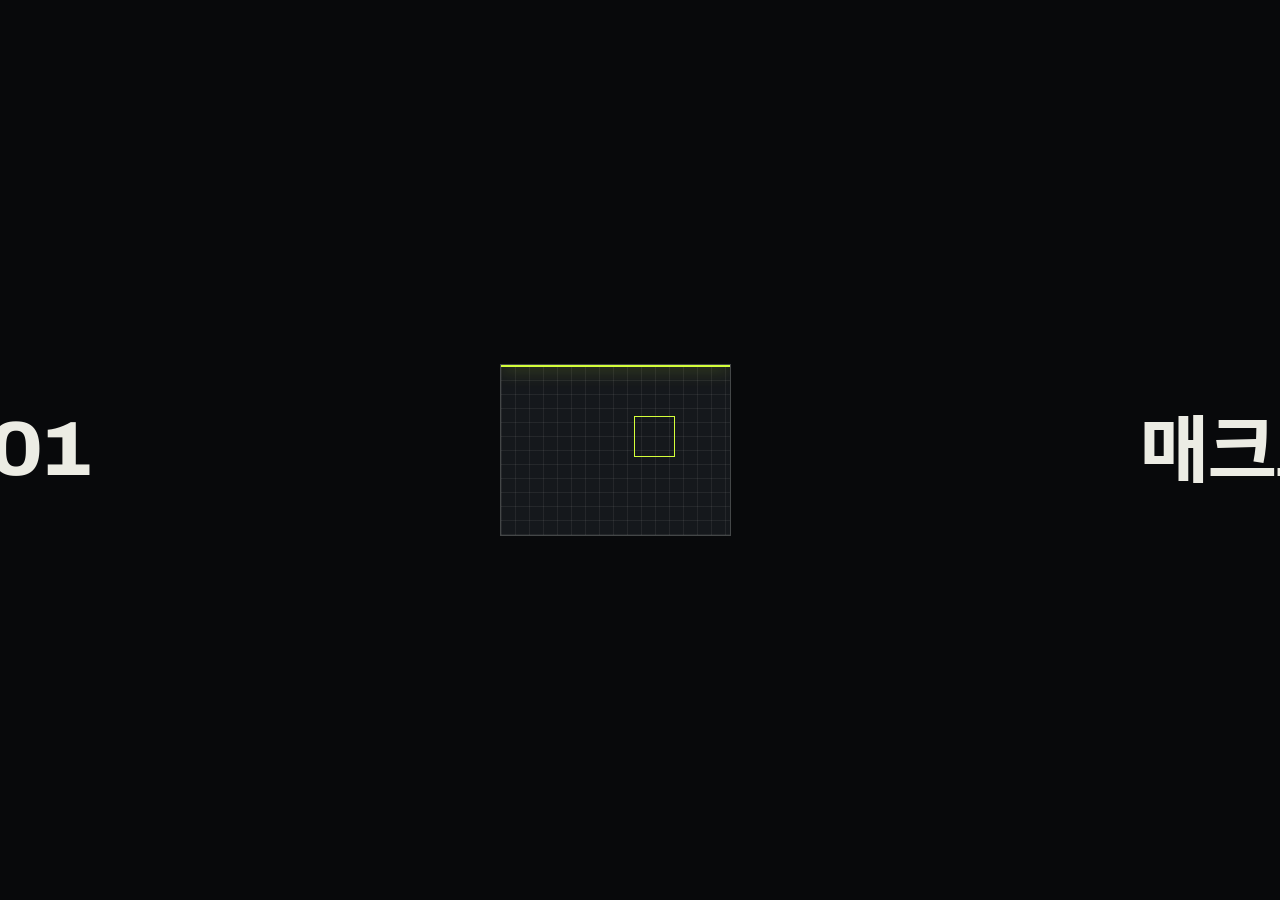
==== macro/L01.html @ d8a0c585 "Add 1:1 game-macro course decks (L01-L08) under /macro Co-Authored-By: Claude Opus 5.5 <noreply@anth" ====
<!doctype html>
<html lang="ko">
<head>
  <meta charset="utf-8">
  <meta name="viewport" content="width=device-width, initial-scale=1">
  <title>1회차 · 설치와 Claude Code 첫 대화</title>
  <meta name="theme-color" content="#08090b">
  <link rel="icon" href="data:image/svg+xml,%3Csvg xmlns='http://www.w3.org/2000/svg' viewBox='0 0 32 32'%3E%3Crect width='32' height='32' rx='6' fill='%2308090b'/%3E%3Cpath d='M8 8h6v2H10v4H8zM24 8v6h-2v-4h-4V8zM8 24v-6h2v4h4v2zM24 24h-6v-2h4v-4h2z' fill='%23d4ff3a'/%3E%3C/svg%3E">
  <link rel="preconnect" href="https://fonts.googleapis.com">
  <link rel="preconnect" href="https://fonts.gstatic.com" crossorigin>
  <link href="https://fonts.googleapis.com/css2?family=Archivo:wdth,wght@62..125,300..900&family=IBM+Plex+Sans+KR:wght@300;400;500;600;700&family=IBM+Plex+Mono:wght@400;500&display=swap" rel="stylesheet">
  <link rel="stylesheet" href="css/deck.css">
</head>
<body data-theme="dark">
  <div class="loader" aria-hidden="true">
    <div class="loader__row">
      <span class="loader__word loader__word--l">L01</span>
      <div class="loader__tile"><i></i></div>
      <span class="loader__word loader__word--r">매크로</span>
    </div>
  </div>
  <header class="nav">
    <a href="#1" class="nav__brand" aria-label="처음으로" data-go="s-cover">
      <svg viewBox="0 0 32 32" width="22" height="22" aria-hidden="true"><path d="M4 4h8v3H7v5H4zM28 4v8h-3V7h-5V4zM4 28v-8h3v5h5v3zM28 28h-8v-3h5v-5h3z" fill="currentColor"/></svg>
      <span>1:1 매크로 과정 · L01</span>
    </a>
    <nav class="nav__links" aria-label="슬라이드">
      <span class="pill nav__count" data-count>01 / 01</span>
      <button type="button" class="pill" data-overview>전체 보기</button>
      <a class="pill is-accent" href="index.html">회차 목록</a>
    </nav>
  </header>
  <div class="hud" aria-hidden="true">
    <span class="hud-bl" data-section></span>
    <span class="hud-br" data-clock>SEOUL 00:00:00 KST</span>
  </div>
  <div class="arrows">
    <button type="button" class="pill" data-prev aria-label="이전">←</button>
    <button type="button" class="pill" data-next aria-label="다음">→</button>
  </div>
  <div class="progress"></div>
  <main class="viewport">
  <div class="deck">

  <section class="slide hero" id="s-cover" data-title="표지" data-sec="1회차">
    <canvas class="hero__canvas" aria-hidden="true"></canvas>
    <div class="hero__hud" aria-hidden="true">
      <span class="tl">1:1 Course · Lesson 01</span>
      <span class="tr"><span class="blink">●</span> Live session</span>
    </div>
    <h1 class="hero__title disp">
      <span class="hl"><span>MACRO</span></span>
      <span class="hl hl--2"><span>L01<em>.</em></span></span>
    </h1>
    <p class="hero__sub rv"><strong>설치와 Claude Code 첫 대화</strong><br>오늘은 개발 환경을 갖추고, 말로 지시해서 첫 자동 클릭을 만듭니다.</p>
    <div class="hero__meta rv">2026-11-07 (토)<br><span class="dim">4시간 · 1/8회</span></div>
  </section>

  <section class="slide statement" data-theme="paper" data-title="최종 목표" data-sec="1회차">
    <p class="tag mono-sq rv">000 — 4주 뒤의 모습</p>
    <h2 class="h1 rv">내 게임에서 돌아가는 매크로를<br><em>Claude Code와 함께 직접</em> 만들기.</h2>
    <p class="lede rv" style="margin-top:36px">코드를 외우는 과정이 아닙니다. <strong>정확히 지시하고, 결과를 확인하는 법</strong>을 배웁니다.</p>
  </section>

  <section class="slide" id="s-plan" data-title="4주 로드맵" data-sec="1회차">
    <p class="tag mono-sq rv">000 — 4주 로드맵 (토·일 4시간 × 8회)</p>
    <div class="cols c4 rv" style="gap:14px">
      <div class="card is-hot"><span class="num accent">1회 · 오늘</span><h3>설치 + 첫 대화</h3><p>연습 게임, 첫 자동 클릭</p></div>
      <div class="card"><span class="num">2회</span><h3>코드 읽기 · Git · 단축키</h3><p>F8로 켜고 끄는 매크로</p></div>
      <div class="card"><span class="num">3회</span><h3>화면 읽기</h3><p>좌표와 색으로 반응</p></div>
      <div class="card"><span class="num">4회</span><h3>이미지 찾기</h3><p>어디 있든 버튼을 찾아 클릭</p></div>
      <div class="card"><span class="num">5회</span><h3>시나리오 설계</h3><p>단계 · 조건 · 재시도</p></div>
      <div class="card"><span class="num">6회</span><h3>실제 게임 적용</h3><p>게임 속 작업 1개 완성</p></div>
      <div class="card"><span class="num">7회</span><h3>쓰기 편하게</h3><p>설정 화면 · 실행 파일</p></div>
      <div class="card"><span class="num">8회</span><h3>마무리</h3><p>최종 시연 · 혼자 고치는 법</p></div>
    </div>
  </section>

  <section class="slide" data-theme="paper" data-title="오늘 만드는 것" data-sec="1회차">
    <p class="tag mono-sq rv">001 — 오늘 만드는 것</p>
    <div class="cols c4 rv">
      <div class="card frag"><span class="big disp">1</span><h3>설치</h3><p>Python · Git · Claude Code</p></div>
      <div class="card frag"><span class="big disp">2</span><h3>연습 폴더</h3><p>C:\macro-study + 규칙 파일 CLAUDE.md</p></div>
      <div class="card frag"><span class="big disp">3</span><h3>연습 게임</h3><p>과녁을 클릭하면 점수 +1</p></div>
      <div class="card frag is-hot"><span class="big disp">4</span><h3>자동 클릭</h3><p>손대지 않아도 점수 +20</p></div>
    </div>
  </section>

  <section class="slide" data-title="매크로 사용 범위" data-sec="1회차">
    <p class="tag mono-sq rv">001 — 시작 전에 꼭 정할 것</p>
    <h2 class="h2 rv">매크로는 <em>허용된 범위 안에서만</em></h2>
    <div class="cols c3 rv">
      <div class="card"><span class="num accent">확인</span><h3>게임 이용약관 · 운영 정책</h3><p>오늘 숙제로 찾아와서 다음 시간에 같이 읽습니다.</p></div>
      <div class="card"><span class="num accent">우리가 쓰는 방식</span><h3>화면을 보고, 키·마우스를 대신 누르기</h3><p>사람이 하는 입력을 대신할 뿐입니다.</p></div>
      <div class="card is-hot"><span class="num accent">하지 않는 것</span><h3>안티치트 회피 · 메모리 조작 · 게임 파일 변조</h3><p>계정 정지는 되돌릴 수 없습니다.</p></div>
    </div>
  </section>

  <section class="slide divider" data-title="컴퓨터 기본기" data-sec="기본기">
    <div class="divider__rail"></div>
    <div class="divider__num">01</div>
    <p class="tag mono-sq rv">0:20 — 컴퓨터 기본기</p>
    <h2 class="divider__word disp rv">BASICS<em>.</em></h2>
    <p class="divider__ko rv">경로 · 확장자 · PowerShell</p>
    <p class="divider__q rv">Claude Code는 이 세 가지 위에서 일합니다.</p>
  </section>

  <section class="slide" data-theme="paper" data-title="경로 = 집 주소" data-sec="기본기">
    <p class="tag mono-sq rv">101 — 폴더와 경로(Path)</p>
    <h2 class="h2 rv">경로는 파일의 <em>집 주소</em>입니다</h2>
    <pre class="code rv" style="font-size:40px; text-align:center; padding:48px">C:\<span class="a">macro-study</span>\autoclick.py</pre>
    <div class="cols c3 rv" style="margin-top:28px">
      <div class="card"><span class="num">C:\</span><h3>C 드라이브 = 동네</h3></div>
      <div class="card"><span class="num">macro-study\</span><h3>폴더 = 건물</h3></div>
      <div class="card is-hot"><span class="num">autoclick.py</span><h3>파일 = 호수</h3></div>
    </div>
  </section>

  <section class="slide" data-title="확장자 보이기" data-sec="기본기">
    <p class="tag mono-sq rv">102 — 파일 확장자 보이게 하기</p>
    <h2 class="h2 rv">파일 탐색기 → <em>보기 → 표시 → 파일 확장명</em></h2>
    <div class="cols c2 rv">
      <div class="card"><span class="num bad">✕ 끄면</span><h3 style="font-size:48px">autoclick</h3><p>무슨 파일인지 모름</p></div>
      <div class="card is-hot"><span class="num good">✓ 켜면</span><h3 style="font-size:48px">autoclick<span class="accent">.py</span></h3><p>.py = 파이썬 프로그램</p></div>
    </div>
  </section>

  <section class="slide" data-theme="paper" data-title="PowerShell 명령 4개" data-sec="기본기">
    <p class="tag mono-sq rv">103 — PowerShell: 글자로 명령하는 창</p>
    <table class="tbl rv">
      <thead><tr><th>명령</th><th>뜻</th><th>예시</th></tr></thead>
      <tbody>
        <tr class="frag"><td>cd 폴더</td><td class="dim2">그 폴더로 이동</td><td><code>cd C:\macro-study</code></td></tr>
        <tr class="frag"><td>ls</td><td class="dim2">지금 폴더에 뭐가 있나</td><td><code>ls</code></td></tr>
        <tr class="frag"><td>mkdir 폴더</td><td class="dim2">새 폴더 만들기</td><td><code>mkdir C:\macro-study</code></td></tr>
        <tr class="frag"><td>python 파일</td><td class="dim2">파이썬 프로그램 실행</td><td><code>python autoclick.py</code></td></tr>
      </tbody>
    </table>
    <p class="small rv" style="margin-top:24px">💡 ↑ 키 = 방금 친 명령 다시 · Tab 키 = 파일 이름 자동 완성</p>
  </section>

  <section class="slide divider" data-title="설치" data-sec="설치">
    <div class="divider__rail"></div>
    <div class="divider__num">02</div>
    <p class="tag mono-sq rv">0:50 — 설치</p>
    <h2 class="divider__word disp rv">INSTALL<em>.</em></h2>
    <p class="divider__ko rv">Python → Git → Claude Code</p>
    <p class="divider__q rv">하나 설치할 때마다 PowerShell을 새로 열고 확인합니다.</p>
  </section>

  <section class="slide" data-title="Python 설치" data-sec="설치">
    <p class="tag mono-sq rv">201 — Python(파이썬): 우리가 만들 프로그램의 언어</p>
    <div class="cols rv" style="grid-template-columns: 1fr 1fr; gap:48px; align-items:center">
      <ol class="list">
        <li>python.org → Downloads → Windows 최신 버전</li>
        <li><b class="accent">Add python.exe to PATH</b> 체크 ✅<span>제일 많이 놓치는 단계</span></li>
        <li>Install Now</li>
        <li>PowerShell을 새로 열고 확인</li>
      </ol>
      <div>
        <pre class="code" style="font-size:34px">python --version</pre>
        <p class="lede" style="margin-top:20px; font-size:26px"><strong>Python 3.13.x</strong>처럼 숫자가 나오면 성공. Microsoft Store가 열리면 PATH 체크를 놓친 것입니다.</p>
      </div>
    </div>
  </section>

  <section class="slide" data-theme="paper" data-title="Git 설치" data-sec="설치">
    <p class="tag mono-sq rv">202 — Git(깃): 코드의 세이브 포인트 (2회차에 사용)</p>
    <pre class="code rv" style="font-size:34px">winget install --id Git.Git -e</pre>
    <pre class="code rv" style="font-size:34px; margin-top:20px">git --version</pre>
    <p class="small rv" style="margin-top:24px">winget이 없으면 git-scm.com에서 설치 파일을 내려받습니다.</p>
  </section>

  <section class="slide" data-title="Claude Code 설치" data-sec="설치">
    <p class="tag mono-sq rv">203 — Claude Code(클로드 코드)</p>
    <h2 class="h2 rv">PowerShell에 <em>한 줄</em></h2>
    <pre class="code rv" style="font-size:38px">irm https://claude.ai/install.ps1 | iex</pre>
    <div class="cols c3 rv" style="margin-top:28px">
      <div class="card"><span class="num accent">조건</span><p>Windows 10(1809 이상) 또는 11 · 관리자 권한 필요 없음</p></div>
      <div class="card"><span class="num accent">다른 방법</span><p><code>winget install Anthropic.ClaudeCode</code></p></div>
      <div class="card is-hot"><span class="num accent">설치 후</span><p>PowerShell을 <b>닫았다가 다시</b> 엽니다</p></div>
    </div>
  </section>

  <section class="slide" data-theme="paper" data-title="설치 확인" data-sec="설치">
    <p class="tag mono-sq rv">204 — 확인</p>
    <div class="cols c2 rv" style="align-items:start">
      <div>
        <pre class="code" style="font-size:30px">python --version
git --version
claude --version
claude doctor</pre>
      </div>
      <div class="card is-hot"><span class="num">claude doctor</span><h3>설치 · 로그인 · 설정을 한 번에 점검</h3><p>문제가 있으면 무엇이 문제인지 알려 줍니다. 결과를 같이 읽어 봅시다.</p></div>
    </div>
  </section>

  <section class="slide" data-theme="lime" data-title="쉬는 시간" data-sec="쉬는 시간">
    <div data-timer="10">
      <p class="tag mono-sq">쉬는 시간 — Break</p>
      <div class="timer">10:00</div>
      <p class="lede" style="color:rgba(17,18,16,.7); margin-top:20px">다음: Claude Code와 첫 대화</p>
      <div class="timer-ctrl"><button type="button" class="pill" data-start>시작 / 멈춤</button><button type="button" class="pill" data-reset>처음으로</button></div>
    </div>
  </section>

  <section class="slide divider" data-title="Claude Code 켜기" data-sec="Claude Code">
    <div class="divider__rail"></div>
    <div class="divider__num">03</div>
    <p class="tag mono-sq rv">1:50 — Claude Code 처음 켜기</p>
    <h2 class="divider__word disp rv">HELLO<em>.</em></h2>
    <p class="divider__ko rv">내 옆자리에 앉아 키보드를 같이 쓰는 선배</p>
    <p class="divider__q rv">파일을 만들고, 실행하고, 결과를 보고 스스로 고칩니다. 대신 허락은 내가 합니다.</p>
  </section>

  <section class="slide" data-theme="paper" data-title="권한 질문" data-sec="Claude Code">
    <p class="tag mono-sq rv">301 — 켜기와 권한(허락) 질문</p>
    <div class="cols rv" style="grid-template-columns: 1fr 1.5fr; gap:48px; align-items:start">
      <pre class="code" style="font-size:28px">mkdir C:\macro-study
cd C:\macro-study
claude</pre>
      <table class="tbl">
        <thead><tr><th>선택</th><th>언제</th></tr></thead>
        <tbody>
          <tr><td>Yes</td><td class="dim2">이번 한 번만. 처음 보는 작업 (기본)</td></tr>
          <tr><td>Yes, don't ask again</td><td class="dim2">안전하다고 확인된 같은 종류의 일</td></tr>
          <tr><td>No</td><td class="dim2">무엇을 하려는지 모를 때 → "그게 뭐야?"</td></tr>
        </tbody>
      </table>
    </div>
    <p class="small rv" style="margin-top:22px">처음 켜면 브라우저가 열립니다. Claude Pro 또는 Max 계정으로 로그인하세요.</p>
  </section>

  <section class="slide" data-title="조작 5가지" data-sec="Claude Code">
    <p class="tag mono-sq rv">302 — 꼭 알아야 할 조작 5가지</p>
    <div class="cols c5 rv" style="gap:14px">
      <div class="card frag"><span class="num accent">멈춤</span><h3>Esc</h3><p>잘못 가고 있을 때</p></div>
      <div class="card frag is-hot"><span class="num accent">계획 모드</span><h3>Shift + Tab</h3><p>바로 고치지 않고 계획부터</p></div>
      <div class="card frag"><span class="num accent">규칙 파일</span><h3>/init</h3><p>CLAUDE.md 만들기</p></div>
      <div class="card frag"><span class="num accent">새로 시작</span><h3>/clear</h3><p>주제가 바뀔 때</p></div>
      <div class="card frag"><span class="num accent">끝내기</span><h3>Ctrl + C ×2</h3><p>Claude Code 종료</p></div>
    </div>
  </section>

  <section class="slide" data-theme="paper" data-title="대화 1: hello.py" data-sec="Claude Code">
    <p class="tag mono-sq rv">303 — 대화 1 · 첫 파일</p>
    <div class="cols rv" style="grid-template-columns: 1.5fr 1fr; gap:48px; align-items:center">
      <pre class="code" style="font-size:24px">안녕. 나는 코딩을 처음 배우고 있어.
이 폴더에 <span class="a">hello.py</span>를 만들어서
"안녕하세요, (내 이름)입니다"와 오늘 날짜를
출력하게 해 줘.
그리고 내가 직접 실행하는 명령어도 알려 줘.</pre>
      <div>
        <h2 class="h2" style="font-size:44px">코드는 한 줄도 안 썼지만,<br><em>프로그램이 생겼습니다</em></h2>
        <p class="lede" style="font-size:24px">알려 준 명령을 <b>다른 PowerShell 창</b>에서 직접 실행해 봅니다.</p>
      </div>
    </div>
  </section>

  <section class="slide" data-title="대화 2: CLAUDE.md" data-sec="Claude Code">
    <p class="tag mono-sq rv">304 — 대화 2 · 이 폴더의 규칙 게시판</p>
    <div class="cols rv" style="grid-template-columns: 1.6fr 1fr; gap:48px; align-items:center">
      <pre class="code" style="font-size:21px"><span class="a">/init</span>
CLAUDE.md에 이 프로젝트의 규칙을 추가해 줘.
- 나는 코딩 초보다. 모든 코드에 한국어 주석을 단다.
- 새 패키지를 설치하기 전에 무엇을 왜 설치하는지 먼저 말한다.
- 한 번에 한 기능만 만들고, 실행 방법을 알려 준다.
- 목표는 매크로가 허용된 게임용 매크로다.
  안티치트 회피·게임 메모리 조작은 쓰지 않는다.</pre>
      <div class="card is-hot"><span class="num accent">CLAUDE.md</span><h3>Claude가 이 폴더에서 일할 때마다 먼저 읽는 규칙</h3><p>같은 말을 매번 반복하지 않아도 됩니다.</p></div>
    </div>
  </section>

  <section class="slide" data-theme="paper" data-title="대화 3: 연습 게임" data-sec="실습">
    <p class="tag mono-sq rv">305 — 대화 3 · 연습용 과녁 게임 (계획 모드로)</p>
    <div class="cols rv" style="grid-template-columns: 1.5fr 1fr; gap:48px; align-items:center">
      <pre class="code" style="font-size:22px">매크로 연습용 게임을 <span class="a">target_game.py</span>로 만들어 줘.
- tkinter로 600x400 창, 배경은 어두운 색
- 창은 항상 화면 (100, 100) 위치, 크기 고정
- 가운데 빨강·흰색 과녁(동심원)
  과녁을 클릭하면 점수 +1
- 왼쪽 위에 "점수: 0" 표시
- 창이 항상 다른 창보다 위에 뜨게</pre>
      <div>
        <h2 class="h2" style="font-size:44px">계획을 <em>먼저</em> 읽고,<br>그다음 승인</h2>
        <p class="lede" style="font-size:24px">Shift + Tab으로 계획 모드 → 계획 읽기 → 승인 → <b>python target_game.py</b></p>
      </div>
    </div>
  </section>

  <section class="slide" data-title="대화 4: 자동 클릭" data-sec="실습">
    <p class="tag mono-sq rv">306 — 대화 4 · 첫 자동 클릭</p>
    <div class="cols rv" style="grid-template-columns: 1.5fr 1fr; gap:48px; align-items:center">
      <pre class="code" style="font-size:22px"><span class="a">autoclick.py</span>를 만들어 줘.
- 실행하면 3, 2, 1 카운트다운을 하고,
  그때 마우스가 있는 위치를 기억해
- 그 위치를 0.3초 간격으로 20번 클릭
- 마우스를 화면 왼쪽 위 구석으로 옮기면
  바로 멈추게 (pyautogui FAILSAFE)
- 패키지 설치 전에는 나에게 먼저 물어봐</pre>
      <ol class="list">
        <li>창 1: python target_game.py</li>
        <li>창 2: python autoclick.py</li>
        <li>3초 안에 마우스를 과녁 위로</li>
        <li><b>손 떼고</b> 점수 +20 확인 🎉</li>
      </ol>
    </div>
  </section>

  <section class="slide" data-theme="lime" data-title="실습 타이머" data-sec="실습">
    <div data-timer="60">
      <p class="tag mono-sq">실습 — 브레이크부터 만든다</p>
      <div class="timer">60:00</div>
      <p class="lede" style="color:rgba(17,18,16,.7); margin-top:20px">횟수 100, 간격 1초로 바꿔 실행 → 도중에 마우스를 왼쪽 위 구석으로 → 멈추는지 확인</p>
      <div class="timer-ctrl"><button type="button" class="pill" data-start>시작 / 멈춤</button><button type="button" class="pill" data-reset>처음으로</button></div>
    </div>
  </section>

  <section class="slide" data-theme="paper" data-title="오늘 정리" data-sec="정리">
    <p class="tag mono-sq rv">401 — 오늘 배운 것</p>
    <div class="cols c4 rv">
      <div class="card"><span class="num">기본기</span><p>경로 = 집 주소, PowerShell 명령 4개</p></div>
      <div class="card"><span class="num">Claude Code</span><p>허락은 내가, 모르면 No 후 질문</p></div>
      <div class="card"><span class="num">CLAUDE.md</span><p>폴더의 규칙 게시판</p></div>
      <div class="card is-hot"><span class="num">매크로</span><p>멈추는 법(브레이크)부터 만든다</p></div>
    </div>
    <p class="lede rv" style="margin-top:36px">❓ 오늘 제일 잘 된 지시는? 왜 잘 됐을까요? → <strong>구체적이었기 때문</strong></p>
  </section>

  <section class="slide ending" data-theme="lime" data-title="숙제" data-sec="숙제">
    <p class="tag mono-sq rv">숙제 — 내일까지</p>
    <h2 class="rv">① 게임 이용약관에서<br>매크로 관련 문장 찾아오기</h2>
    <p class="rv">② 자동으로 하고 싶은 일 3가지: <b>언제 · 무엇을 · 얼마나</b> &nbsp;③ autoclick.py 숫자 바꿔 다시 실행</p>
    <div class="ending__btns rv"><span>내일: 코드 읽기 · Git · F8 단축키</span><span class="o">수업 자료 L01</span></div>
    <div class="ending__word" data-word aria-label="MACRO L01">MACRO <b>01</b></div>
  </section>

  </div>
  </main>
  <div class="overview" aria-hidden="true">
    <div class="overview__head"><span class="mono">전체 슬라이드 — 클릭해서 이동</span><button type="button" class="pill" data-close>닫기 ✕</button></div>
    <div class="overview__grid"></div>
  </div>
  <div class="help">→ / Space 다음 · ← 이전 · O 전체 보기 · F 전체 화면 · L 레이저 켜기/끄기 · 숫자+Enter 이동</div>
  <script src="js/deck.js"></script>
  <script src="js/laser.js"></script>
</body>
</html>
---- macro/css/deck.css ----
/* 클로드 정복 강의: slide deck in the style of j0seph-k.github.io/portfolio
   tokens are copied from the portfolio's css/base.css */
:root {
  --bg: #08090b;
  --bg-2: #0e1013;
  --bg-3: #15181c;
  --line: rgba(236, 236, 228, 0.12);
  --line-2: rgba(236, 236, 228, 0.22);
  --fg: #ecece4;
  --fg-2: rgba(236, 236, 228, 0.66);
  --fg-3: rgba(236, 236, 228, 0.40);
  --accent: #d4ff3a;
  --accent-ink: #0b0d02;
  --warn: #ff6b3d;
  --ok: #4dffb0;
  --paper: #ecece4;
  --paper-ink: #111210;

  --f-display: "Archivo", "IBM Plex Sans KR", system-ui, sans-serif;
  --f-body: "IBM Plex Sans KR", "Archivo", "Apple SD Gothic Neo", "Malgun Gothic", system-ui, sans-serif;
  --f-mono: "Archivo", "IBM Plex Sans KR", system-ui, sans-serif;
  --ease-out: cubic-bezier(0.16, 1, 0.3, 1);
  --pad: 88px;
  color-scheme: dark;
}

*, *::before, *::after { box-sizing: border-box; }
html, body { margin: 0; padding: 0; height: 100%; }
body {
  background: var(--bg);
  color: var(--fg);
  font-family: var(--f-body);
  line-height: 1.5;
  -webkit-font-smoothing: antialiased;
  overflow: hidden;
  transition: background .6s var(--ease-out);
}
body[data-theme="paper"] { background: var(--paper); }
body[data-theme="lime"] { background: #d9f27a; }
body[data-theme="black"] { background: #000; }
a { color: inherit; text-decoration: none; }
button { font: inherit; color: inherit; background: none; border: 0; padding: 0; cursor: pointer; }
::selection { background: var(--accent); color: var(--accent-ink); }
code, pre { font-family: "IBM Plex Mono", ui-monospace, "SFMono-Regular", Menlo, Consolas, monospace; }

/* ---------- primitives from the portfolio ---------- */
.mono { font-family: var(--f-mono); font-size: 20px; font-weight: 500; letter-spacing: 0; font-variant-numeric: tabular-nums; }
.mono-sq::before { content: ""; display: inline-block; width: 9px; height: 9px; margin-right: 12px; background: currentColor; vertical-align: 2px; }
.pill {
  display: inline-flex; align-items: center; gap: 8px;
  height: 38px; padding: 0 18px;
  border: 1px solid var(--line-2); border-radius: 999px;
  font-family: var(--f-mono); font-size: 15px;
  transition: background .25s, color .25s, border-color .25s;
}
.pill:hover, .pill:focus-visible { background: var(--fg); color: var(--bg); border-color: var(--fg); outline: none; }
.pill.is-accent { background: var(--accent); color: var(--accent-ink); border-color: var(--accent); }
.pill.is-accent:hover { background: var(--fg); border-color: var(--fg); }
:focus-visible { outline: 2px solid var(--accent); outline-offset: 3px; }
.blink { color: var(--accent); animation: blink 1.2s steps(2) infinite; }
@keyframes blink { 50% { opacity: 0; } }
.accent { color: var(--accent); }
.dim { color: var(--fg-3); }

/* ---------- loader (name splits around a scan tile) ---------- */
.loader { position: fixed; inset: 0; z-index: 100; display: grid; place-items: center; background: var(--bg); pointer-events: none; transition: opacity .7s var(--ease-out), visibility .7s; }
.loader.is-done { opacity: 0; visibility: hidden; }
.loader__row { display: flex; align-items: center; gap: clamp(10px, 2vw, 28px); }
.loader__word {
  font-family: var(--f-display); font-weight: 800; font-variation-settings: "wdth" 112;
  font-size: clamp(30px, 6vw, 84px); letter-spacing: -0.02em; line-height: 1;
  transition: transform 1s var(--ease-out);
}
.loader__tile { position: relative; width: clamp(110px, 18vw, 240px); aspect-ratio: 4 / 3; border: 1px solid var(--line-2); overflow: hidden; background: var(--bg-3); }
.loader__tile::before { content: ""; position: absolute; inset: 0; background: repeating-linear-gradient(90deg, rgba(236,236,228,.07) 0 1px, transparent 1px 14px), repeating-linear-gradient(0deg, rgba(236,236,228,.07) 0 1px, transparent 1px 14px); }
.loader__tile::after { content: ""; position: absolute; left: 0; right: 0; height: 2px; background: var(--accent); box-shadow: 0 0 18px var(--accent); animation: scan 1.1s var(--ease-out) infinite; }
.loader__tile i { position: absolute; width: 18%; aspect-ratio: 1; border: 1.5px solid var(--accent); left: 58%; top: 30%; animation: lock 1.1s steps(1) infinite; }
@keyframes scan { from { top: 0; } to { top: 100%; } }
@keyframes lock { 0% { opacity: 0; } 50% { opacity: 1; } }
.loader.is-open .loader__word--l { transform: translateX(-30vw); }
.loader.is-open .loader__word--r { transform: translateX(30vw); }

/* ---------- chrome: nav, HUD, progress ---------- */
.nav {
  position: fixed; top: 0; left: 0; right: 0; z-index: 50;
  display: flex; justify-content: space-between; align-items: center;
  padding: 18px clamp(16px, 2.4vw, 36px);
  mix-blend-mode: difference; color: #fff;
  pointer-events: none;
}
.nav > * { pointer-events: auto; }
.nav__brand { display: inline-flex; align-items: center; gap: 10px; font-family: var(--f-mono); font-size: 15px; }
.nav__links { display: flex; gap: 8px; }
.nav .pill { border-color: rgba(255,255,255,.4); }
.nav .pill.is-accent { background: #fff; color: #000; border-color: #fff; }
.nav__count { font-variant-numeric: tabular-nums; min-width: 92px; justify-content: center; }

.hud { position: fixed; inset: 0; z-index: 40; pointer-events: none; mix-blend-mode: difference; color: rgba(255,255,255,.55); font-family: var(--f-mono); font-size: 14px; }
.hud > span { position: absolute; }
.hud-bl { left: clamp(16px, 2.4vw, 36px); bottom: 16px; }
.hud-br { right: clamp(16px, 2.4vw, 36px); bottom: 16px; font-variant-numeric: tabular-nums; }
.progress { position: fixed; left: 0; bottom: 0; height: 3px; background: var(--accent); z-index: 45; transition: width .6s var(--ease-out); }

.arrows { position: fixed; right: clamp(16px, 2.4vw, 36px); bottom: 44px; z-index: 50; display: flex; gap: 6px; mix-blend-mode: difference; color: #fff; }
.arrows .pill { width: 42px; padding: 0; justify-content: center; border-color: rgba(255,255,255,.4); }

/* ---------- stage: a fixed 1600×900 canvas scaled to the screen ---------- */
.viewport { position: fixed; inset: 0; overflow: hidden; }
.deck { position: absolute; left: 50%; top: 50%; width: 1600px; height: 900px; transform-origin: 50% 50%; transform: translate(-50%, -50%); }
.slide {
  position: absolute; inset: 0;
  padding: 112px var(--pad) 84px;
  display: flex; flex-direction: column; justify-content: center;
  opacity: 0; visibility: hidden;
  transform: translateY(24px);
  transition: opacity .6s var(--ease-out), transform .9s var(--ease-out), visibility .6s;
}
.slide.is-active { opacity: 1; visibility: visible; transform: none; }
.slide.is-past { transform: translateY(-24px); }
.slide[data-theme="paper"] { color: var(--paper-ink); }
.slide[data-theme="lime"] { color: var(--paper-ink); }

/* reveal: children with .rv rise in with a stagger when the slide becomes active */
.rv { opacity: 0; transform: translateY(.6em); transition: opacity .6s var(--ease-out), transform 1s var(--ease-out); }
.is-active .rv { opacity: 1; transform: none; }
.is-active .rv:nth-child(2) { transition-delay: .06s; } .is-active .rv:nth-child(3) { transition-delay: .12s; }
.is-active .rv:nth-child(4) { transition-delay: .18s; } .is-active .rv:nth-child(5) { transition-delay: .24s; }
.is-active .rv:nth-child(6) { transition-delay: .30s; } .is-active .rv:nth-child(7) { transition-delay: .36s; }
.is-active .rv:nth-child(8) { transition-delay: .42s; }
/* fragments: revealed one at a time with → */
.frag { opacity: .08; transform: translateY(10px); transition: opacity .5s var(--ease-out), transform .7s var(--ease-out); }
.frag.is-shown { opacity: 1; transform: none; }

/* masked line reveal (hero headline) */
.hl { display: block; overflow: hidden; padding-bottom: .04em; }
.hl > span { display: inline-block; transform: translateY(105%); transition: transform 1.1s var(--ease-out); }
.is-active .hl > span { transform: none; }
.is-active .hl:nth-child(2) > span { transition-delay: .08s; }
.is-active .hl:nth-child(3) > span { transition-delay: .16s; }

/* ---------- type ---------- */
.tag { margin: 0 0 28px; font-family: var(--f-mono); font-size: 20px; font-weight: 500; color: var(--fg-2); }
[data-theme="paper"] .tag, [data-theme="lime"] .tag { color: rgba(17,18,16,.6); }
.h1 { margin: 0; font-family: var(--f-body); font-weight: 600; font-size: 76px; line-height: 1.1; letter-spacing: -0.045em; word-break: keep-all; text-wrap: balance; }
.h2 { margin: 0 0 40px; font-family: var(--f-body); font-weight: 600; font-size: 58px; line-height: 1.14; letter-spacing: -0.04em; word-break: keep-all; text-wrap: balance; }
.h2 em, .h1 em { font-style: normal; color: var(--accent); }
[data-theme="paper"] .h2 em, [data-theme="paper"] .h1 em { color: inherit; background: linear-gradient(transparent 62%, #d4ff3a 62%); }
.lede { margin: 0; font-size: 30px; line-height: 1.55; color: var(--fg-2); max-width: 1120px; word-break: keep-all; }
[data-theme="paper"] .lede { color: rgba(17,18,16,.7); }
.lede strong { color: var(--fg); font-weight: 600; }
[data-theme="paper"] .lede strong { color: var(--paper-ink); }
.disp { font-family: var(--f-display); font-weight: 800; font-variation-settings: "wdth" 118; letter-spacing: -0.035em; line-height: .88; }
.small { font-size: 22px; color: var(--fg-3); }
[data-theme="paper"] .small { color: rgba(17,18,16,.5); }

/* ---------- hero ---------- */
.hero { padding-bottom: 72px; justify-content: flex-end; }
.hero__canvas { position: absolute; inset: 0; width: 100%; height: 100%; }
.hero__hud > span { position: absolute; font-family: var(--f-mono); font-size: 16px; color: var(--fg-3); }
.hero__hud .tl { top: 92px; left: var(--pad); } .hero__hud .tr { top: 92px; right: var(--pad); }
.hero__title { position: relative; margin: 0; font-size: 214px; pointer-events: none; }
.hero__title .k { font-family: var(--f-body); font-weight: 700; letter-spacing: -0.06em; }
.hero__title .hl--2 { padding-left: 38%; }
.hero__title em { font-style: normal; color: var(--accent); }
.hero__sub { position: relative; margin: 40px 0 0; max-width: 760px; font-size: 28px; color: var(--fg-2); word-break: keep-all; }
.hero__sub strong { color: var(--fg); font-weight: 500; }
.hero__meta { position: absolute; right: var(--pad); bottom: 80px; text-align: right; font-family: var(--f-mono); font-size: 18px; color: var(--fg-2); line-height: 1.7; }

/* ---------- table of contents (work-list) ---------- */
.toc { display: grid; grid-template-columns: 1fr 1fr; gap: 0 56px; margin: 0; padding: 0; list-style: none; }
.toc li a {
  display: flex; align-items: flex-start; gap: 14px;
  font-family: var(--f-body); font-weight: 700; font-size: 50px; line-height: 1.16; letter-spacing: -0.05em;
  color: transparent; -webkit-text-stroke: 1.2px var(--fg-2);
  transition: color .35s, -webkit-text-stroke-color .35s;
}
.toc li a small { -webkit-text-stroke: 0; color: var(--fg-3); font-family: var(--f-mono); font-size: 16px; font-weight: 500; padding-top: 1.2em; letter-spacing: 0; min-width: 26px; }
.toc li a:hover, .toc li a.is-active { color: var(--fg); -webkit-text-stroke-color: var(--fg); }
.toc li a:hover small, .toc li a.is-active small { color: var(--accent); }

/* ---------- section divider ---------- */
.divider { justify-content: flex-end; }
.divider__num { position: absolute; right: var(--pad); top: 70px; font-family: var(--f-display); font-weight: 800; font-variation-settings: "wdth" 125; font-size: 420px; line-height: .8; letter-spacing: -0.05em; color: transparent; -webkit-text-stroke: 1.5px var(--fg-3); }
.divider__word { margin: 0; font-size: 200px; }
.divider__word em { font-style: normal; color: var(--accent); }
.divider__ko { margin: 28px 0 0; font-size: 46px; font-weight: 600; letter-spacing: -0.04em; }
.divider__q { margin: 16px 0 0; font-size: 28px; color: var(--fg-2); max-width: 980px; word-break: keep-all; }
.divider__rail { position: absolute; left: var(--pad); top: 120px; display: flex; gap: 6px; }
.divider__rail i { width: 34px; height: 6px; background: var(--line-2); }
.divider__rail i.is-done { background: var(--fg-3); }
.divider__rail i.is-on { background: var(--accent); }

/* ---------- grids, cards, tables ---------- */
.cols { display: grid; gap: 28px; }
.c2 { grid-template-columns: 1fr 1fr; } .c3 { grid-template-columns: repeat(3, 1fr); } .c4 { grid-template-columns: repeat(4, 1fr); }
.c6 { grid-template-columns: repeat(6, 1fr); } .c5 { grid-template-columns: repeat(5, 1fr); }
.card { border: 1px solid var(--line-2); padding: 30px 30px 32px; background: rgba(236,236,228,.025); }
[data-theme="paper"] .card { border-color: rgba(17,18,16,.18); background: rgba(255,255,255,.35); }
.card h3 { margin: 0 0 12px; font-size: 34px; font-weight: 600; letter-spacing: -0.035em; line-height: 1.2; word-break: keep-all; }
.card p { margin: 0; font-size: 23px; line-height: 1.5; color: var(--fg-2); word-break: keep-all; }
[data-theme="paper"] .card p { color: rgba(17,18,16,.68); }
.card .num { display: block; margin-bottom: 18px; font-family: var(--f-mono); font-size: 17px; color: var(--fg-3); }
.card .num.accent { color: var(--accent); }
[data-theme="paper"] .card .num { color: rgba(17,18,16,.45); }
.card.is-hot { border-color: var(--accent); background: rgba(212,255,58,.06); }
[data-theme="paper"] .card.is-hot { background: var(--paper-ink); color: var(--paper); border-color: var(--paper-ink); }
[data-theme="paper"] .card.is-hot p { color: rgba(236,236,228,.72); }
[data-theme="paper"] .card.is-hot .num { color: rgba(236,236,228,.6); }
.card .big { display: block; font-family: var(--f-body); font-weight: 700; font-size: 96px; line-height: 1; letter-spacing: -0.06em; margin-bottom: 14px; }
.card .big.accent { color: var(--accent); }
[data-theme="paper"] .card .big.accent { color: var(--paper-ink); }

.tbl { width: 100%; border-collapse: collapse; font-size: 25px; }
.tbl th { text-align: left; font-family: var(--f-mono); font-weight: 500; font-size: 18px; color: var(--fg-3); padding: 0 18px 14px 0; border-bottom: 1px solid var(--line-2); }
.tbl td { padding: 15px 18px 15px 0; border-bottom: 1px solid var(--line); vertical-align: top; word-break: keep-all; line-height: 1.4; }
.tbl td:first-child { font-weight: 600; white-space: nowrap; }
.tbl td.dim2 { color: var(--fg-2); }
[data-theme="paper"] .tbl th { color: rgba(17,18,16,.5); border-color: rgba(17,18,16,.25); }
[data-theme="paper"] .tbl td { border-color: rgba(17,18,16,.12); }
[data-theme="paper"] .tbl td.dim2 { color: rgba(17,18,16,.65); }
.tbl .hot td { color: var(--accent); }

.list { margin: 0; padding: 0; list-style: none; counter-reset: li; }
.list li { position: relative; padding: 15px 0 15px 74px; border-bottom: 1px solid var(--line); font-size: 30px; line-height: 1.4; word-break: keep-all; counter-increment: li; }
.list li::before { content: counter(li, decimal-leading-zero); position: absolute; left: 0; top: 20px; font-family: var(--f-mono); font-size: 18px; color: var(--accent); }
[data-theme="paper"] .list li { border-color: rgba(17,18,16,.14); }
[data-theme="paper"] .list li::before { color: rgba(17,18,16,.5); }
.list li span { color: var(--fg-2); font-size: 24px; display: block; margin-top: 2px; }
[data-theme="paper"] .list li span { color: rgba(17,18,16,.6); }

.code {
  margin: 0; padding: 28px 32px; background: var(--bg-2); border: 1px solid var(--line-2);
  font-size: 21px; line-height: 1.6; color: var(--fg); white-space: pre-wrap; word-break: keep-all; overflow: hidden;
}
.code .c { color: var(--fg-3); }
.code .a { color: var(--accent); }
.code .w { color: var(--warn); }
[data-theme="paper"] .code { background: var(--paper-ink); color: var(--paper); border-color: var(--paper-ink); }
.code-label { display: flex; justify-content: space-between; font-family: var(--f-mono); font-size: 16px; color: var(--fg-3); margin-bottom: 10px; }
[data-theme="paper"] .code-label { color: rgba(17,18,16,.55); }
.bad { color: var(--warn) !important; }
.good { color: var(--accent) !important; }
[data-theme="paper"] .good { color: #4a6b00 !important; }

/* ---------- prompt-ingredient tiles (역목배형예금) ---------- */
.tiles .card { padding: 26px 22px 28px; }
.tiles .big { font-size: 120px; margin-bottom: 18px; }
.tiles h3 { font-size: 28px; }
.tiles p { font-size: 21px; }

/* ---------- statement (big centered line) ---------- */
.statement .h1 { font-size: 92px; }
.statement__foot { margin-top: 56px; display: flex; justify-content: space-between; font-family: var(--f-mono); font-size: 18px; color: rgba(17,18,16,.6); }
.statement__dots { display: inline-flex; gap: 6px; }
.statement__dots i { width: 10px; height: 10px; border: 1px solid rgba(17,18,16,.5); }
.statement__dots i.is-on { background: var(--paper-ink); }

/* ---------- tribunal (debate diagram) ---------- */
.tribunal { padding-top: 104px; }
.tribunal__cv { position: absolute; inset: 0; width: 100%; height: 100%; }
.tribunal__text { position: relative; width: 640px; }
.tribunal__steps { margin: 0; padding: 0; list-style: none; }
.tribunal__steps li { font-size: 24px; line-height: 1.45; padding: 12px 0 12px 52px; position: relative; color: rgba(17,18,16,.35); transition: color .4s; word-break: keep-all; border-bottom: 1px solid rgba(17,18,16,.1); }
.tribunal__steps li b { font-weight: 600; }
.tribunal__steps li::before { content: attr(data-n); position: absolute; left: 0; top: 15px; font-family: var(--f-mono); font-size: 16px; }
.tribunal__steps li.is-shown { color: var(--paper-ink); }
.tribunal__steps li.is-now::before { content: "▶"; color: var(--paper-ink); }
.tribunal__hint { margin-top: 22px; font-family: var(--f-mono); font-size: 17px; color: rgba(17,18,16,.5); }

/* ---------- marquee ---------- */
.marquee { display: flex; white-space: nowrap; overflow: hidden; }
.marquee > div { flex: none; font-family: var(--f-display); font-weight: 800; font-variation-settings: "wdth" 100; font-size: 96px; line-height: 1.04; letter-spacing: -0.03em; padding-right: .3em; animation: mq 38s linear infinite; }
.marquee--ghost > div { color: transparent; -webkit-text-stroke: 1px var(--fg-3); animation-direction: reverse; }
@keyframes mq { from { transform: translateX(0); } to { transform: translateX(-50%); } }

/* ---------- timer ---------- */
.timer { font-family: var(--f-display); font-weight: 800; font-variation-settings: "wdth" 125; font-size: 300px; line-height: .9; letter-spacing: -0.04em; font-variant-numeric: tabular-nums; }
.timer.is-done { color: var(--warn); }
.timer-ctrl { display: flex; gap: 10px; margin-top: 28px; }
.timer-ctrl .pill { height: 48px; font-size: 18px; padding: 0 24px; }
[data-theme="paper"] .pill { border-color: rgba(17,18,16,.3); }
[data-theme="paper"] .pill:hover { background: var(--paper-ink); color: var(--paper); }

/* ---------- ending (portfolio footer) ---------- */
.ending { background: linear-gradient(180deg, #ecece4 0%, #e6ebcf 55%, #d9f27a 100%); color: var(--paper-ink); justify-content: flex-start; align-items: center; text-align: center; padding-top: 150px; overflow: hidden; }
.ending h2 { margin: 22px 0 14px; font-family: var(--f-body); font-weight: 600; font-size: 96px; line-height: 1.04; letter-spacing: -0.05em; }
.ending p { margin: 0; font-size: 28px; color: rgba(17,18,16,.62); }
.ending .tag { color: rgba(17,18,16,.55); margin: 0; }
.ending__word { position: absolute; left: 50%; bottom: -34px; transform: translateX(-50%); font-family: var(--f-display); font-weight: 900; font-variation-settings: "wdth" 125; font-size: 200px; line-height: .8; letter-spacing: -0.04em; white-space: nowrap; color: var(--paper-ink); user-select: none; }
.ending__word span { display: inline-block; white-space: pre; transition: font-variation-settings .35s var(--ease-out); }
.ending__word .k { font-family: var(--f-body); font-weight: 700; letter-spacing: -0.07em; }
.ending__btns { display: flex; gap: 10px; justify-content: center; margin-top: 34px; }
.ending__btns span { display: inline-flex; align-items: center; height: 46px; padding: 0 20px; background: var(--paper-ink); color: #ecece4; font-family: var(--f-mono); font-size: 18px; border-radius: 2px; }
.ending__btns span.o { background: none; color: var(--paper-ink); border: 1px solid rgba(17,18,16,.25); }

/* ---------- overview ---------- */
.overview { position: fixed; inset: 0; z-index: 90; background: rgba(8,9,11,.96); padding: 84px clamp(16px, 2.4vw, 36px) 40px; overflow-y: auto; display: none; }
.overview.is-open { display: block; }
.overview__grid { display: grid; grid-template-columns: repeat(auto-fill, minmax(220px, 1fr)); gap: 10px; }
.overview__grid button { text-align: left; border: 1px solid var(--line-2); padding: 14px 16px 18px; min-height: 104px; transition: border-color .2s, background .2s; }
.overview__grid button:hover { border-color: var(--fg); }
.overview__grid button.is-active { border-color: var(--accent); background: rgba(212,255,58,.07); }
.overview__grid small { display: block; font-family: var(--f-mono); font-size: 13px; color: var(--fg-3); margin-bottom: 6px; }
.overview__grid b { font-weight: 500; font-size: 16px; line-height: 1.35; word-break: keep-all; }
.overview__head { display: flex; justify-content: space-between; align-items: center; margin-bottom: 18px; color: var(--fg-2); }

.help { position: fixed; left: 50%; bottom: 24px; transform: translateX(-50%); z-index: 60; background: var(--bg-3); border: 1px solid var(--line-2); padding: 10px 18px; font-family: var(--f-mono); font-size: 14px; color: var(--fg-2); transition: opacity .6s; white-space: nowrap; }
.help.is-hidden { opacity: 0; pointer-events: none; }

@media (max-width: 720px) {
  .nav__links .pill:not(.is-accent):not(.nav__count) { display: none; }
  .help { display: none; }
  .hud-bl { display: none; }
}
@media (prefers-reduced-motion: reduce) {
  *, *::before, *::after { animation-duration: 0.01ms !important; transition-duration: 0.01ms !important; }
}
@media print {
  body { overflow: visible; }
}

/* ---------- laser pointer (js/laser.js) ---------- */
.laser-canvas { position: fixed; left: 0; top: 0; z-index: 2147483646; pointer-events: none; }
.laser-dot {
  position: fixed; left: 0; top: 0; z-index: 2147483647; pointer-events: none;
  width: 14px; height: 14px; margin: -7px 0 0 -7px; border-radius: 50%;
  background: radial-gradient(circle, #fff6f4 0 22%, #ff3b30 46%, rgba(255,59,48,0) 72%);
  box-shadow: 0 0 10px 3px rgba(255,59,48,.75), 0 0 28px 8px rgba(255,59,48,.35);
  opacity: 0; transition: opacity .2s;
  will-change: transform;
}
.laser-drawing .laser-dot { width: 18px; height: 18px; margin: -9px 0 0 -9px; }
html.laser-on, html.laser-on * { cursor: none !important; user-select: none; -webkit-user-select: none; }
html.laser-on .overview.is-open, html.laser-on .overview.is-open * { cursor: auto !important; }
html.laser-on .overview.is-open button { cursor: pointer !important; }
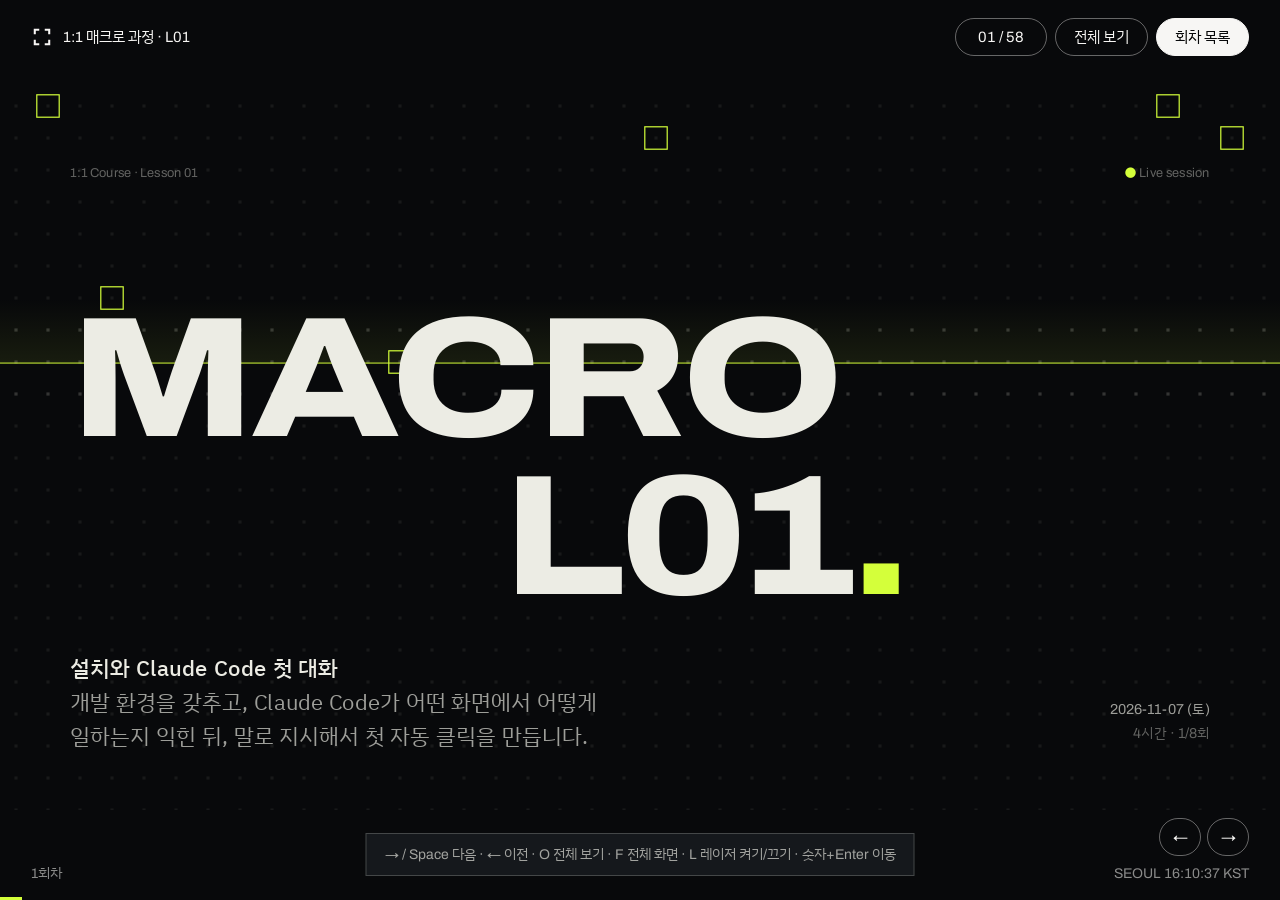
==== commit 89aa80d7: "Macro course L01: step-by-step 4-hour deck Co-Authored-By: Claude Opus 5.5 <noreply@anthropic.com> C" ====
--- a/macro/L01.html
+++ b/macro/L01.html
@@ -3,7 +3,7 @@
 <head>
   <meta charset="utf-8">
   <meta name="viewport" content="width=device-width, initial-scale=1">
-  <title>1회차 · 설치와 Claude Code 첫 대화</title>
+  <title>L01 설치와 Claude Code 첫 대화 · 1:1 매크로 과정</title>
   <meta name="theme-color" content="#08090b">
   <link rel="icon" href="data:image/svg+xml,%3Csvg xmlns='http://www.w3.org/2000/svg' viewBox='0 0 32 32'%3E%3Crect width='32' height='32' rx='6' fill='%2308090b'/%3E%3Cpath d='M8 8h6v2H10v4H8zM24 8v6h-2v-4h-4V8zM8 24v-6h2v4h4v2zM24 24h-6v-2h4v-4h2z' fill='%23d4ff3a'/%3E%3C/svg%3E">
   <link rel="preconnect" href="https://fonts.googleapis.com">
@@ -52,286 +52,449 @@
       <span class="hl"><span>MACRO</span></span>
       <span class="hl hl--2"><span>L01<em>.</em></span></span>
     </h1>
-    <p class="hero__sub rv"><strong>설치와 Claude Code 첫 대화</strong><br>오늘은 개발 환경을 갖추고, 말로 지시해서 첫 자동 클릭을 만듭니다.</p>
+    <p class="hero__sub rv"><strong>설치와 Claude Code 첫 대화</strong><br>개발 환경을 갖추고, Claude Code가 어떤 화면에서 어떻게 일하는지 익힌 뒤, 말로 지시해서 첫 자동 클릭을 만듭니다.</p>
     <div class="hero__meta rv">2026-11-07 (토)<br><span class="dim">4시간 · 1/8회</span></div>
   </section>
 
-  <section class="slide statement" data-theme="paper" data-title="최종 목표" data-sec="1회차">
-    <p class="tag mono-sq rv">000 — 4주 뒤의 모습</p>
-    <h2 class="h1 rv">내 게임에서 돌아가는 매크로를<br><em>Claude Code와 함께 직접</em> 만들기.</h2>
-    <p class="lede rv" style="margin-top:36px">코드를 외우는 과정이 아닙니다. <strong>정확히 지시하고, 결과를 확인하는 법</strong>을 배웁니다.</p>
-  </section>
-
-  <section class="slide" id="s-plan" data-title="4주 로드맵" data-sec="1회차">
+  <section class="slide" data-theme="paper" data-title="표시 읽는 법" data-sec="1회차">
+    <p class="tag mono-sq rv">000 — 이 수업 보는 법</p>
+    <h2 class="h2 rv">어디에 입력하는지 <em>먼저 보세요</em></h2>
+    <div class="rv"><table class="tbl"><thead><tr><th>표시</th><th>뜻</th></tr></thead><tbody><tr><td><span class="where ps">🖥 PowerShell에 입력</span></td><td class='dim2'>검은 터미널 창에 그대로 치고 Enter</td></tr><tr><td><span class="where cc">💬 Claude Code에 입력</span></td><td class='dim2'>Claude Code 입력창(<code>&gt;</code> 옆)에 붙여 넣고 Enter</td></tr><tr><td><span class="where key">👀 이렇게 보이면 정상</span></td><td class='dim2'>화면에 이 비슷한 내용이 나오면 잘된 것</td></tr><tr><td><span class="where key">⚠️ 주의</span></td><td class='dim2'>여기서 자주 틀립니다</td></tr></tbody></table><p class="lede" style="margin-top:28px">💬 문장은 그대로 붙여 넣어도 되고, 내 말로 바꿔도 됩니다. 중요한 것은 <strong>무엇을, 어떤 조건으로</strong>.</p></div>
+  </section>
+
+  <section class="slide" data-title="시간표" data-sec="1회차">
+    <p class="tag mono-sq rv">000 — 오늘의 시간표 (4시간)</p>
+    
+    <div class="rv"><table class="tbl sm"><thead><tr><th>시간</th><th>단계</th><th>끝나면</th></tr></thead><tbody><tr><td>0:00</td><td class='dim2'>0 · 시작 전에</td><td class='dim2'>오늘 무엇을 만들지 앎</td></tr><tr><td>0:15</td><td class='dim2'>1 · 컴퓨터 기본기</td><td class='dim2'>폴더를 만들고 이동</td></tr><tr><td>0:45</td><td class='dim2'>2 · 설치</td><td class='dim2'>버전 확인 3줄이 숫자를 보여 줌</td></tr><tr><td>1:15</td><td class='dim2'>☕ 휴식</td><td class='dim2'></td></tr><tr><td>1:25</td><td class='dim2'>3 · Claude Code 둘러보기</td><td class='dim2'>켜고, 읽고, 멈추고, 끌 수 있음</td></tr><tr><td>2:05</td><td class='dim2'>4 · 실습 ① hello.py</td><td class='dim2'>말로 만든 프로그램을 실행</td></tr><tr><td>2:35</td><td class='dim2'>5 · 실습 ② CLAUDE.md</td><td class='dim2'>규칙 게시판 완성</td></tr><tr><td>2:55</td><td class='dim2'>☕ 휴식</td><td class='dim2'></td></tr><tr><td>3:05</td><td class='dim2'>6 · 실습 ③ 연습 게임</td><td class='dim2'>과녁 게임이 뜸</td></tr><tr class="hot"><td>3:35</td><td class='dim2'>7 · 실습 ④ 자동 클릭</td><td class='dim2'>손대지 않아도 +20</td></tr><tr><td>3:55</td><td class='dim2'>8 · 정리</td><td class='dim2'>다음에 이어서 하는 법</td></tr></tbody></table></div>
+  </section>
+
+  <section class="slide" data-theme="paper" data-title="4주 로드맵" data-sec="1회차">
     <p class="tag mono-sq rv">000 — 4주 로드맵 (토·일 4시간 × 8회)</p>
-    <div class="cols c4 rv" style="gap:14px">
-      <div class="card is-hot"><span class="num accent">1회 · 오늘</span><h3>설치 + 첫 대화</h3><p>연습 게임, 첫 자동 클릭</p></div>
-      <div class="card"><span class="num">2회</span><h3>코드 읽기 · Git · 단축키</h3><p>F8로 켜고 끄는 매크로</p></div>
-      <div class="card"><span class="num">3회</span><h3>화면 읽기</h3><p>좌표와 색으로 반응</p></div>
-      <div class="card"><span class="num">4회</span><h3>이미지 찾기</h3><p>어디 있든 버튼을 찾아 클릭</p></div>
-      <div class="card"><span class="num">5회</span><h3>시나리오 설계</h3><p>단계 · 조건 · 재시도</p></div>
-      <div class="card"><span class="num">6회</span><h3>실제 게임 적용</h3><p>게임 속 작업 1개 완성</p></div>
-      <div class="card"><span class="num">7회</span><h3>쓰기 편하게</h3><p>설정 화면 · 실행 파일</p></div>
-      <div class="card"><span class="num">8회</span><h3>마무리</h3><p>최종 시연 · 혼자 고치는 법</p></div>
-    </div>
-  </section>
-
-  <section class="slide" data-theme="paper" data-title="오늘 만드는 것" data-sec="1회차">
-    <p class="tag mono-sq rv">001 — 오늘 만드는 것</p>
-    <div class="cols c4 rv">
-      <div class="card frag"><span class="big disp">1</span><h3>설치</h3><p>Python · Git · Claude Code</p></div>
-      <div class="card frag"><span class="big disp">2</span><h3>연습 폴더</h3><p>C:\macro-study + 규칙 파일 CLAUDE.md</p></div>
-      <div class="card frag"><span class="big disp">3</span><h3>연습 게임</h3><p>과녁을 클릭하면 점수 +1</p></div>
-      <div class="card frag is-hot"><span class="big disp">4</span><h3>자동 클릭</h3><p>손대지 않아도 점수 +20</p></div>
-    </div>
+    
+    <div class="rv"><div class="cols c4" style="gap:16px"><div class="card is-hot"><span class="num accent">1회 · 오늘</span><h3>설치 + 첫 대화</h3><p>연습 게임, 첫 자동 클릭</p></div><div class="card"><span class="num accent">2회</span><h3>코드 읽기 · 저장 지점</h3><p>F8로 켜고 끄는 매크로</p></div><div class="card"><span class="num accent">3회</span><h3>화면 읽기</h3><p>좌표와 색으로 반응</p></div><div class="card"><span class="num accent">4회</span><h3>이미지 찾기</h3><p>어디 있든 찾아 클릭</p></div></div><div style="height:16px"></div><div class="cols c4" style="gap:16px"><div class="card"><span class="num accent">5회</span><h3>시나리오 설계</h3><p>단계 · 조건 · 재시도</p></div><div class="card"><span class="num accent">6회</span><h3>실제 게임 적용</h3><p>게임 속 작업 1개 완성</p></div><div class="card"><span class="num accent">7회</span><h3>쓰기 편하게</h3><p>설정 화면 · 실행 파일</p></div><div class="card"><span class="num accent">8회</span><h3>마무리</h3><p>최종 시연 · 혼자 고치기</p></div></div></div>
   </section>
 
   <section class="slide" data-title="매크로 사용 범위" data-sec="1회차">
-    <p class="tag mono-sq rv">001 — 시작 전에 꼭 정할 것</p>
+    <p class="tag mono-sq rv">000 — 시작 전에 꼭 정할 것</p>
     <h2 class="h2 rv">매크로는 <em>허용된 범위 안에서만</em></h2>
-    <div class="cols c3 rv">
-      <div class="card"><span class="num accent">확인</span><h3>게임 이용약관 · 운영 정책</h3><p>오늘 숙제로 찾아와서 다음 시간에 같이 읽습니다.</p></div>
-      <div class="card"><span class="num accent">우리가 쓰는 방식</span><h3>화면을 보고, 키·마우스를 대신 누르기</h3><p>사람이 하는 입력을 대신할 뿐입니다.</p></div>
-      <div class="card is-hot"><span class="num accent">하지 않는 것</span><h3>안티치트 회피 · 메모리 조작 · 게임 파일 변조</h3><p>계정 정지는 되돌릴 수 없습니다.</p></div>
-    </div>
-  </section>
-
-  <section class="slide divider" data-title="컴퓨터 기본기" data-sec="기본기">
+    <div class="rv"><div class="cols c3" style="gap:16px"><div class="card"><span class="num accent">우리가 쓰는 방식</span><h3>화면을 보고, 키·마우스를 대신 누르기</h3><p>사람이 하는 입력을 대신할 뿐입니다.</p></div><div class="card"><span class="num accent">꼭 확인</span><h3>게임 이용약관 · 운영 정책</h3><p>오늘 숙제로 찾아와서 다음 시간에 같이 읽습니다.</p></div><div class="card is-hot"><span class="num accent">하지 않는 것</span><h3>안티치트 회피 · 메모리 조작 · 게임 파일 변조</h3><p>계정 정지는 되돌릴 수 없습니다. 애매하면 안 합니다.</p></div></div></div>
+  </section>
+
+  <section class="slide divider" data-title="확장자 · 경로 · 터미널" data-sec="기본기">
     <div class="divider__rail"></div>
     <div class="divider__num">01</div>
-    <p class="tag mono-sq rv">0:20 — 컴퓨터 기본기</p>
+    <p class="tag mono-sq rv">0:15 — 컴퓨터 기본기</p>
     <h2 class="divider__word disp rv">BASICS<em>.</em></h2>
-    <p class="divider__ko rv">경로 · 확장자 · PowerShell</p>
+    <p class="divider__ko rv">확장자 · 경로 · 터미널</p>
     <p class="divider__q rv">Claude Code는 이 세 가지 위에서 일합니다.</p>
   </section>
 
-  <section class="slide" data-theme="paper" data-title="경로 = 집 주소" data-sec="기본기">
-    <p class="tag mono-sq rv">101 — 폴더와 경로(Path)</p>
-    <h2 class="h2 rv">경로는 파일의 <em>집 주소</em>입니다</h2>
-    <pre class="code rv" style="font-size:40px; text-align:center; padding:48px">C:\<span class="a">macro-study</span>\autoclick.py</pre>
-    <div class="cols c3 rv" style="margin-top:28px">
-      <div class="card"><span class="num">C:\</span><h3>C 드라이브 = 동네</h3></div>
-      <div class="card"><span class="num">macro-study\</span><h3>폴더 = 건물</h3></div>
-      <div class="card is-hot"><span class="num">autoclick.py</span><h3>파일 = 호수</h3></div>
-    </div>
-  </section>
-
-  <section class="slide" data-title="확장자 보이기" data-sec="기본기">
-    <p class="tag mono-sq rv">102 — 파일 확장자 보이게 하기</p>
-    <h2 class="h2 rv">파일 탐색기 → <em>보기 → 표시 → 파일 확장명</em></h2>
-    <div class="cols c2 rv">
-      <div class="card"><span class="num bad">✕ 끄면</span><h3 style="font-size:48px">autoclick</h3><p>무슨 파일인지 모름</p></div>
-      <div class="card is-hot"><span class="num good">✓ 켜면</span><h3 style="font-size:48px">autoclick<span class="accent">.py</span></h3><p>.py = 파이썬 프로그램</p></div>
-    </div>
-  </section>
-
-  <section class="slide" data-theme="paper" data-title="PowerShell 명령 4개" data-sec="기본기">
-    <p class="tag mono-sq rv">103 — PowerShell: 글자로 명령하는 창</p>
-    <table class="tbl rv">
-      <thead><tr><th>명령</th><th>뜻</th><th>예시</th></tr></thead>
-      <tbody>
-        <tr class="frag"><td>cd 폴더</td><td class="dim2">그 폴더로 이동</td><td><code>cd C:\macro-study</code></td></tr>
-        <tr class="frag"><td>ls</td><td class="dim2">지금 폴더에 뭐가 있나</td><td><code>ls</code></td></tr>
-        <tr class="frag"><td>mkdir 폴더</td><td class="dim2">새 폴더 만들기</td><td><code>mkdir C:\macro-study</code></td></tr>
-        <tr class="frag"><td>python 파일</td><td class="dim2">파이썬 프로그램 실행</td><td><code>python autoclick.py</code></td></tr>
-      </tbody>
-    </table>
-    <p class="small rv" style="margin-top:24px">💡 ↑ 키 = 방금 친 명령 다시 · Tab 키 = 파일 이름 자동 완성</p>
-  </section>
-
-  <section class="slide divider" data-title="설치" data-sec="설치">
+  <section class="slide" data-theme="paper" data-title="확장자" data-sec="기본기">
+    <p class="tag mono-sq rv">1-1 — 파일 확장자 보이게 하기</p>
+    <h2 class="h2 rv">이름 끝까지 <em>보이게</em></h2>
+    <div class="rv"><div class="step-grid"><div><ol class="list"><li>작업 표시줄에서 <b>파일 탐색기</b> 열기</li><li>위쪽 <b>보기</b> → <b>표시</b> → <b>파일 확장명</b> 체크<span>Windows 10: 보기 탭 → 파일 확장명</span></li></ol></div><div><div class="see"><code>메모</code>가 아니라 <code>메모.txt</code>처럼 끝까지 보임</div><table class="tbl sm"><thead><tr><th>확장자</th><th>뜻</th></tr></thead><tbody><tr><td>.py</td><td class='dim2'>파이썬 프로그램</td></tr><tr><td>.md</td><td class='dim2'>메모(마크다운)</td></tr><tr><td>.json</td><td class='dim2'>설정 파일</td></tr></tbody></table></div></div></div>
+  </section>
+
+  <section class="slide" data-title="경로 = 집 주소" data-sec="기본기">
+    <p class="tag mono-sq rv">1-2 — 경로(Path)</p>
+    <h2 class="h2 rv">경로는 파일의 <em>집 주소</em></h2>
+    <div class="rv"><pre class="code" style="font-size:44px; text-align:center; padding:44px">C:\<span class="a">macro-study</span>\autoclick.py</pre><div class="cols c4" style="gap:16px"><div class="card"><span class="num accent">C:\</span><h3>동네</h3><p>C 드라이브</p></div><div class="card"><span class="num accent">macro-study</span><h3>건물</h3><p>폴더</p></div><div class="card"><span class="num accent">autoclick.py</span><h3>호수</h3><p>파일</p></div><div class="card"><span class="num accent">\</span><h3>들어간다</h3><p>그 안으로</p></div></div></div>
+  </section>
+
+  <section class="slide" data-theme="paper" data-title="터미널 열기" data-sec="기본기">
+    <p class="tag mono-sq rv">1-3 — 터미널 열기</p>
+    <h2 class="h2 rv">글자로 컴퓨터에 <em>명령하는 창</em></h2>
+    <div class="rv"><div class="step-grid"><div><ol class="list"><li><b>Windows 키</b></li><li><code>터미널</code> 입력<span>Windows 10은 <code>PowerShell</code></span></li><li><b>터미널</b> 앱 열기</li></ol></div><div><span class="where key">🖼 화면 예시</span><pre class="code" style="font-size:30px">PS C:\Users\(내 이름)&gt;</pre><div class="see"><b>PS</b> = PowerShell<br>그 뒤 = <b>지금 서 있는 폴더</b><br><b>&gt;</b> = 명령을 입력하세요</div></div></div></div>
+  </section>
+
+  <section class="slide" data-title="명령 4개" data-sec="기본기">
+    <p class="tag mono-sq rv">1-4 — 명령 4개 직접 해 보기</p>
+    <h2 class="h2 rv">한 줄씩 치고 <em>Enter</em></h2>
+    <div class="rv"><div class="step-grid"><div><span class="where ps">🖥 PowerShell에 입력</span><pre class="code" style="font-size:32px">mkdir C:\macro-study
+cd C:\macro-study
+ls
+explorer .</pre></div><div><table class="tbl sm"><thead><tr><th>명령</th><th>뜻</th></tr></thead><tbody><tr><td>mkdir</td><td class='dim2'>새 폴더 만들기</td></tr><tr><td>cd</td><td class='dim2'>폴더로 들어가기</td></tr><tr><td>ls</td><td class='dim2'>안에 뭐가 있나</td></tr><tr><td>explorer .</td><td class='dim2'>지금 폴더를 탐색기로</td></tr></tbody></table><div class="see">앞부분이 <code>PS C:\macro-study&gt;</code>로 바뀜</div></div></div></div>
+  </section>
+
+  <section class="slide" data-theme="paper" data-title="터미널 요령" data-sec="기본기">
+    <p class="tag mono-sq rv">1-5 — 터미널 요령</p>
+    
+    <div class="rv"><div class="cols c4" style="gap:16px"><div class="card"><span class="num accent">↑ 화살표</span><h3>방금 친 명령 다시</h3><p>다시 칠 필요 없음</p></div><div class="card"><span class="num accent">Tab</span><h3>이름 자동 완성</h3><p><code>cd C:\mac</code> + Tab</p></div><div class="card"><span class="num accent">Ctrl + C</span><h3>프로그램 강제 멈춤</h3><p>선택한 글이 없을 때</p></div><div class="card is-hot"><span class="num accent">오른쪽 클릭</span><h3>붙여 넣기</h3><p>또는 Ctrl + V</p></div></div><div class="warn">아무것도 선택하지 않고 <b>Ctrl + C</b>를 누르면 복사가 아니라 <b>멈춤</b>입니다.</div></div>
+  </section>
+
+  <section class="slide" data-title="1단계 확인" data-sec="기본기">
+    <p class="tag mono-sq rv">1 — 확인</p>
+    <h2 class="h2 rv">다음으로 가기 전에 <em>체크</em></h2>
+    <div class="rv"><ul class="chk"><li>파일 이름 끝에 <code>.txt</code> 같은 확장자가 보인다</li><li>터미널 첫 줄이 <code>PS C:\macro-study&gt;</code>로 바뀌어 있다</li></ul></div>
+  </section>
+
+  <section class="slide divider" data-title="Python · Git · Claude Code" data-sec="설치">
     <div class="divider__rail"></div>
     <div class="divider__num">02</div>
-    <p class="tag mono-sq rv">0:50 — 설치</p>
+    <p class="tag mono-sq rv">0:45 — 설치</p>
     <h2 class="divider__word disp rv">INSTALL<em>.</em></h2>
-    <p class="divider__ko rv">Python → Git → Claude Code</p>
-    <p class="divider__q rv">하나 설치할 때마다 PowerShell을 새로 열고 확인합니다.</p>
+    <p class="divider__ko rv">Python · Git · Claude Code</p>
+    <p class="divider__q rv">새로 설치한 프로그램은 새 터미널 창에서만 보입니다.</p>
+  </section>
+
+  <section class="slide" data-theme="paper" data-title="설치할 것" data-sec="설치">
+    <p class="tag mono-sq rv">2 — 설치할 것 세 가지</p>
+    
+    <div class="rv"><div class="cols c3" style="gap:16px"><div class="card"><span class="num accent">엔진</span><h3>Python</h3><p>우리가 만들 매크로의 언어</p></div><div class="card"><span class="num accent">게임의 세이브</span><h3>Git</h3><p>작업을 저장 지점으로 남김 (2회차)</p></div><div class="card is-hot"><span class="num accent">옆자리 선배</span><h3>Claude Code</h3><p>말로 지시하면 만들고 실행</p></div></div></div>
   </section>
 
   <section class="slide" data-title="Python 설치" data-sec="설치">
-    <p class="tag mono-sq rv">201 — Python(파이썬): 우리가 만들 프로그램의 언어</p>
-    <div class="cols rv" style="grid-template-columns: 1fr 1fr; gap:48px; align-items:center">
-      <ol class="list">
-        <li>python.org → Downloads → Windows 최신 버전</li>
-        <li><b class="accent">Add python.exe to PATH</b> 체크 ✅<span>제일 많이 놓치는 단계</span></li>
-        <li>Install Now</li>
-        <li>PowerShell을 새로 열고 확인</li>
-      </ol>
-      <div>
-        <pre class="code" style="font-size:34px">python --version</pre>
-        <p class="lede" style="margin-top:20px; font-size:26px"><strong>Python 3.13.x</strong>처럼 숫자가 나오면 성공. Microsoft Store가 열리면 PATH 체크를 놓친 것입니다.</p>
-      </div>
-    </div>
+    <p class="tag mono-sq rv">2-1 — Python 설치</p>
+    <h2 class="h2 rv">PATH 체크 <em>꼭</em></h2>
+    <div class="rv"><div class="step-grid"><div><ol class="list"><li><b>python.org/downloads/windows</b></li><li><b>Python 3.13</b> → Windows installer (64-bit)<span>3.14·3.15보다 부품 호환이 확실</span></li><li><b class="accent">Add python.exe to PATH</b> 체크 ✅<span>제일 많이 놓치는 단계</span></li><li>Install Now → Close</li><li><b>터미널을 닫고 새로 열기</b></li></ol></div><div><span class="where ps">🖥 PowerShell에 입력</span><pre class="code" style="font-size:34px">python --version</pre><div class="see"><code>Python 3.13.x</code></div><div class="warn">Microsoft Store가 열리면 PATH 체크가 빠진 것<br>→ 설치 파일 다시 실행 → Modify → Add Python to environment variables</div></div></div></div>
   </section>
 
   <section class="slide" data-theme="paper" data-title="Git 설치" data-sec="설치">
-    <p class="tag mono-sq rv">202 — Git(깃): 코드의 세이브 포인트 (2회차에 사용)</p>
-    <pre class="code rv" style="font-size:34px">winget install --id Git.Git -e</pre>
-    <pre class="code rv" style="font-size:34px; margin-top:20px">git --version</pre>
-    <p class="small rv" style="margin-top:24px">winget이 없으면 git-scm.com에서 설치 파일을 내려받습니다.</p>
+    <p class="tag mono-sq rv">2-2 — Git 설치</p>
+    
+    <div class="rv"><div class="step-grid"><div><span class="where ps">🖥 PowerShell에 입력</span><pre class="code" style="font-size:30px">winget install --id Git.Git -e</pre><ol class="list"><li>동의 질문 → <code>Y</code> Enter</li><li>변경 허용 창 → <b>예</b></li><li><b>터미널 닫고 새로 열기</b></li></ol></div><div><span class="where ps">🖥 PowerShell에 입력</span><pre class="code" style="font-size:30px">git --version</pre><div class="see"><code>git version 2.xx.x.windows.x</code></div></div></div></div>
   </section>
 
   <section class="slide" data-title="Claude Code 설치" data-sec="설치">
-    <p class="tag mono-sq rv">203 — Claude Code(클로드 코드)</p>
-    <h2 class="h2 rv">PowerShell에 <em>한 줄</em></h2>
-    <pre class="code rv" style="font-size:38px">irm https://claude.ai/install.ps1 | iex</pre>
-    <div class="cols c3 rv" style="margin-top:28px">
-      <div class="card"><span class="num accent">조건</span><p>Windows 10(1809 이상) 또는 11 · 관리자 권한 필요 없음</p></div>
-      <div class="card"><span class="num accent">다른 방법</span><p><code>winget install Anthropic.ClaudeCode</code></p></div>
-      <div class="card is-hot"><span class="num accent">설치 후</span><p>PowerShell을 <b>닫았다가 다시</b> 엽니다</p></div>
-    </div>
+    <p class="tag mono-sq rv">2-3 — Claude Code 설치</p>
+    <h2 class="h2 rv">한 줄이면 <em>설치</em></h2>
+    <div class="rv"><div class="step-grid"><div><span class="where ps">🖥 PowerShell에 입력</span><pre class="code" style="font-size:30px">irm https://claude.ai/install.ps1 | iex</pre><table class="tbl sm"><thead><tr><th></th><th></th></tr></thead><tbody><tr><td>irm</td><td class='dim2'>인터넷에서 설치 파일을 받아라</td></tr><tr><td>iex</td><td class='dim2'>받은 것을 실행해라</td></tr><tr><td>조건</td><td class='dim2'>Windows 10(1809+)·11, 관리자 권한 불필요</td></tr></tbody></table></div><div><span class="where ps">🖥 PowerShell에 입력</span><pre class="code" style="font-size:30px">claude --version</pre><div class="see"><code>2.x.x (Claude Code)</code></div><div class="warn">명령을 찾을 수 없다 → 터미널 껐다 켜기<br>다른 방법: <code>winget install Anthropic.ClaudeCode</code></div></div></div></div>
   </section>
 
   <section class="slide" data-theme="paper" data-title="설치 확인" data-sec="설치">
-    <p class="tag mono-sq rv">204 — 확인</p>
-    <div class="cols c2 rv" style="align-items:start">
-      <div>
-        <pre class="code" style="font-size:30px">python --version
+    <p class="tag mono-sq rv">2 — 확인 (세 줄 모두 숫자가 나와야 다음으로)</p>
+    
+    <div class="rv"><div class="step-grid"><div><span class="where ps">🖥 PowerShell에 입력</span><pre class="code" style="font-size:38px">python --version
 git --version
-claude --version
-claude doctor</pre>
-      </div>
-      <div class="card is-hot"><span class="num">claude doctor</span><h3>설치 · 로그인 · 설정을 한 번에 점검</h3><p>문제가 있으면 무엇이 문제인지 알려 줍니다. 결과를 같이 읽어 봅시다.</p></div>
-    </div>
+claude --version</pre></div><div><ul class="chk"><li>Python 3.13.x</li><li>git version 2.x</li><li>2.x.x (Claude Code)</li></ul></div></div></div>
   </section>
 
   <section class="slide" data-theme="lime" data-title="쉬는 시간" data-sec="쉬는 시간">
     <div data-timer="10">
       <p class="tag mono-sq">쉬는 시간 — Break</p>
       <div class="timer">10:00</div>
-      <p class="lede" style="color:rgba(17,18,16,.7); margin-top:20px">다음: Claude Code와 첫 대화</p>
+      <p class="lede" style="color:rgba(17,18,16,.7); margin-top:20px">다음: Claude Code 둘러보기</p>
       <div class="timer-ctrl"><button type="button" class="pill" data-start>시작 / 멈춤</button><button type="button" class="pill" data-reset>처음으로</button></div>
     </div>
   </section>
 
-  <section class="slide divider" data-title="Claude Code 켜기" data-sec="Claude Code">
+  <section class="slide divider" data-title="화면 · 허락 · 조작" data-sec="Claude Code">
     <div class="divider__rail"></div>
     <div class="divider__num">03</div>
-    <p class="tag mono-sq rv">1:50 — Claude Code 처음 켜기</p>
+    <p class="tag mono-sq rv">1:25 — Claude Code 둘러보기</p>
+    <h2 class="divider__word disp rv">TOUR<em>.</em></h2>
+    <p class="divider__ko rv">화면 · 허락 · 조작</p>
+    <p class="divider__q rv">내 옆자리에 앉아 키보드를 같이 쓰는 선배. 허락은 내가 합니다.</p>
+  </section>
+
+  <section class="slide" data-title="채팅과 차이" data-sec="Claude Code">
+    <p class="tag mono-sq rv">3-1 — 채팅 Claude와 무엇이 다른가</p>
+    <h2 class="h2 rv">Claude에게 <em>손과 발</em>을</h2>
+    <div class="rv"><table class="tbl"><thead><tr><th></th><th>일반 Claude (채팅)</th><th>Claude Code</th></tr></thead><tbody><tr><td>하는 일</td><td class='dim2'>대답과 설명</td><td class='dim2'>대답 + <b>파일 만들기·고치기·명령 실행</b></td></tr><tr><td>내 파일</td><td class='dim2'>내가 올려 줘야 봄</td><td class='dim2'><b>지정한 폴더 안을 직접 읽음</b></td></tr><tr><td>결과물</td><td class='dim2'>화면의 글</td><td class='dim2'><b>폴더에 실제로 생긴 파일</b></td></tr><tr><td>실수하면</td><td class='dim2'>틀린 답</td><td class='dim2'>틀린 파일 → 그래서 <b>허락과 확인</b></td></tr></tbody></table></div>
+  </section>
+
+  <section class="slide" data-theme="paper" data-title="화면 네 가지" data-sec="Claude Code">
+    <p class="tag mono-sq rv">3-2 — Claude Code를 쓰는 화면 네 가지</p>
+    <h2 class="h2 rv">머리는 하나, <em>얼굴은 넷</em></h2>
+    <div class="rv"><table class="tbl sm"><thead><tr><th>화면</th><th>여는 법</th><th>장점</th><th>이 과정</th></tr></thead><tbody><tr class="hot"><td>터미널 (CLI)</td><td class='dim2'><code>claude</code> 입력</td><td class='dim2'>기능이 가장 먼저, 매크로 실행도 같은 곳</td><td class='dim2'>✅ 주로 사용</td></tr><tr><td>데스크톱 앱 Code 탭</td><td class='dim2'>Claude 앱 → Code 탭 → 폴더 선택</td><td class='dim2'>버튼·메뉴, 바뀐 파일 보기 좋음</td><td class='dim2'>구경</td></tr><tr><td>VS Code 확장</td><td class='dim2'>확장 "Claude Code" 설치</td><td class='dim2'>편집기 옆에서 대화</td><td class='dim2'>나중에</td></tr><tr><td>웹 claude.ai/code</td><td class='dim2'>브라우저</td><td class='dim2'>PC가 꺼져도 클라우드에서</td><td class='dim2'>안 씀</td></tr></tbody></table></div>
+  </section>
+
+  <section class="slide" data-title="왜 터미널" data-sec="Claude Code">
+    <p class="tag mono-sq rv">3-2 — 왜 터미널이 주인공인가</p>
+    
+    <div class="rv"><div class="cols c3" style="gap:16px"><div class="card"><span class="num accent">한곳에서</span><h3>만들기 → 실행 → 고치기</h3><p>매크로도 <code>python 파일.py</code>로 터미널에서 실행</p></div><div class="card"><span class="num accent">가장 먼저</span><h3>새 기능이 터미널에 먼저</h3><p>인터넷 자료도 대부분 터미널 기준</p></div><div class="card is-hot"><span class="num accent">웹은 안 됨</span><h3>클라우드는 내 화면을 못 봄</h3><p>매크로 테스트는 내 PC에서만</p></div></div></div>
+  </section>
+
+  <section class="slide" data-theme="paper" data-title="첫 실행" data-sec="Claude Code">
+    <p class="tag mono-sq rv">3-3 — 첫 실행과 로그인</p>
+    <h2 class="h2 rv">처음 한 번만 <em>세 단계</em></h2>
+    <div class="rv"><div class="step-grid"><div><span class="where ps">🖥 PowerShell에 입력</span><pre class="code" style="font-size:34px">cd C:\macro-study
+claude</pre><div class="warn"><b>시작한 폴더 안에서 일합니다.</b> 꼭 <code>macro-study</code>에서 켜기</div></div><div><ol class="list"><li>글자 색 테마 고르기<span>나중에 <code>/theme</code>로 변경</span></li><li>로그인 → <b>Claude 계정 (Pro/Max)</b> → 브라우저에서 승인<span>안 열리면 주소 복사해 붙여 넣기</span></li><li>이 폴더를 믿나요? → 경로 확인 → <b>Yes</b></li></ol></div></div></div>
+  </section>
+
+  <section class="slide" data-title="화면 구성" data-sec="Claude Code">
+    <p class="tag mono-sq rv">3-4 — 화면 구성 읽기</p>
+    
+    <div class="rv"><div class="step-grid"><div><span class="where key">🖼 화면 예시</span><pre class="code" style="font-size:22px">╭────────────────────────────╮
+│ ✻ Welcome to Claude Code   │
+│   cwd: C:\macro-study      │
+╰────────────────────────────╯
+
+ ● Write(hello.py)
+   ⎿ Wrote 3 lines
+
+╭────────────────────────────╮
+│ &gt;                          │
+╰────────────────────────────╯
+  ? for shortcuts   (모드 표시)</pre></div><div><table class="tbl sm"><thead><tr><th>부분</th><th>볼 것</th></tr></thead><tbody><tr><td>cwd</td><td class='dim2'>일하는 폴더가 맞나</td></tr><tr><td>● 줄</td><td class='dim2'>Claude가 한 행동 하나하나</td></tr><tr><td>&gt; 입력창</td><td class='dim2'>여기에 지시</td></tr><tr><td>아래 줄</td><td class='dim2'>지금 모드 · <code>?</code> 단축키</td></tr><tr><td>움직이는 글자</td><td class='dim2'>일하는 중 → Esc로 멈춤</td></tr></tbody></table></div></div></div>
+  </section>
+
+  <section class="slide" data-theme="paper" data-title="허락 질문" data-sec="Claude Code">
+    <p class="tag mono-sq rv">3-5 — 허락 질문 (가장 중요)</p>
+    <h2 class="h2 rv">Claude는 <em>먼저 묻습니다</em></h2>
+    <div class="rv"><div class="step-grid"><div><span class="where key">🖼 화면 예시</span><pre class="code" style="font-size:21px"> Create file  hello.py
+ ╭───────────────────────╮
+ │ print("안녕하세요")     │
+ ╰───────────────────────╯
+ Do you want to create hello.py?
+ ❯ 1. Yes
+   2. Yes, allow all edits during this session
+   3. No, and tell Claude what to do differently</pre></div><div><table class="tbl sm"><thead><tr><th>선택</th><th>언제</th></tr></thead><tbody><tr class="hot"><td>1. Yes</td><td class='dim2'><b>오늘은 항상 이것</b></td></tr><tr><td>2. Yes, allow all…</td><td class='dim2'>익숙해진 뒤, 안전한 일만</td></tr><tr><td>3. No</td><td class='dim2'>무엇을 하려는지 모를 때</td></tr></tbody></table></div></div></div>
+  </section>
+
+  <section class="slide" data-title="허락 전 3가지" data-sec="Claude Code">
+    <p class="tag mono-sq rv">3-5 — Yes 누르기 전에 읽을 3가지</p>
+    <h2 class="h2 rv">모르면 <em>No</em>, 그리고 질문</h2>
+    <div class="rv"><div class="step-grid"><div><ol class="list"><li><b>무엇을?</b><span>파일 만들기 / 고치기 / 명령 실행</span></li><li><b>어디에?</b><span><code>C:\macro-study</code> 안인가</span></li><li><b>명령이라면?</b><span>지우기(rm, del) · 설치(pip install) · 내려받기</span></li></ol></div><div><span class="where cc">💬 Claude Code에 입력</span><pre class="code" style="font-size:28px">방금 하려던 게 뭐야?
+코딩 초보도 알 수 있게
+한 문장으로 설명해 줘.</pre><div class="see">모르면 <b>3. No</b> → 이렇게 묻기</div></div></div></div>
+  </section>
+
+  <section class="slide" data-theme="paper" data-title="키보드" data-sec="Claude Code">
+    <p class="tag mono-sq rv">3-6 — 꼭 알아야 할 키</p>
+    
+    <div class="rv"><table class="tbl sm"><thead><tr><th>키</th><th>하는 일</th></tr></thead><tbody><tr><td>Enter</td><td class='dim2'>보내기</td></tr><tr><td>Shift + Enter</td><td class='dim2'>줄 바꾸기 (보내지 않고)</td></tr><tr class="hot"><td>Esc</td><td class='dim2'><b>멈추기</b> (한 일은 남음)</td></tr><tr><td>Esc 두 번</td><td class='dim2'>되감기 메뉴: 이전 시점으로 (2회차)</td></tr><tr><td>Shift + Tab</td><td class='dim2'>모드 바꾸기: 보통 → 수정 자동 허락 → 계획</td></tr><tr><td>↑</td><td class='dim2'>전에 보낸 말 다시</td></tr><tr><td>Ctrl + C ×2</td><td class='dim2'>Claude Code 끝내기</td></tr><tr><td>Alt + V</td><td class='dim2'>캡처 이미지 붙여 넣기</td></tr><tr><td>?</td><td class='dim2'>단축키 도움말 (입력창이 비었을 때)</td></tr></tbody></table></div>
+  </section>
+
+  <section class="slide" data-title="맨 앞 글자" data-sec="Claude Code">
+    <p class="tag mono-sq rv">3-6 — 입력창 맨 앞 글자</p>
+    
+    <div class="rv"><div class="cols c3" style="gap:16px"><div class="card"><span class="num accent">/</span><h3>명령</h3><p><code>/help</code> <code>/init</code> <code>/clear</code></p></div><div class="card is-hot"><span class="num accent">@</span><h3>파일 콕 집기</h3><p><code>@hello.py 설명해 줘</code><br>치면 자동 완성</p></div><div class="card"><span class="num accent">!</span><h3>바로 터미널 명령</h3><p><code>!python hello.py</code><br>Claude를 거치지 않음</p></div></div><div style="height:22px"></div><table class="tbl sm"><thead><tr><th>오늘 쓰는 명령</th><th>하는 일</th></tr></thead><tbody><tr><td>/help</td><td class='dim2'>도움말</td></tr><tr><td>/init</td><td class='dim2'>규칙 파일 CLAUDE.md 만들기</td></tr><tr><td>/memory</td><td class='dim2'>규칙 파일 보기·고치기</td></tr><tr><td>/clear</td><td class='dim2'>대화 비우기</td></tr><tr><td>/usage</td><td class='dim2'>남은 사용량</td></tr><tr><td>/exit</td><td class='dim2'>끝내기</td></tr></tbody></table></div>
+  </section>
+
+  <section class="slide" data-theme="paper" data-title="데스크톱 앱" data-sec="Claude Code">
+    <p class="tag mono-sq rv">3-7 — (구경) 데스크톱 앱의 Code 탭</p>
+    <h2 class="h2 rv">같은 Claude Code, <em>다른 얼굴</em></h2>
+    <div class="rv"><div class="step-grid"><div><ol class="list"><li>Claude 앱 → 위쪽 <b>Code</b> 탭</li><li>입력창 아래 <b>폴더 선택</b> → C:\macro-study</li><li><b>권한 모드</b> 고르기</li><li><b>Changes</b>에서 바뀐 줄 보기</li></ol></div><div><table class="tbl sm"><thead><tr><th>앱의 모드</th><th>터미널에서는</th></tr></thead><tbody><tr><td>Manual</td><td class='dim2'>보통 (매번 물어봄)</td></tr><tr><td>Accept edits</td><td class='dim2'>Shift + Tab 한 번</td></tr><tr><td>Plan</td><td class='dim2'>계획 모드</td></tr><tr class="hot"><td>Bypass permissions</td><td class='dim2'>❌ 쓰지 않음</td></tr></tbody></table><div class="see">머리는 같습니다. 터미널에서 배운 것이 앱에서도 통합니다.</div></div></div></div>
+  </section>
+
+  <section class="slide" data-title="3단계 확인" data-sec="Claude Code">
+    <p class="tag mono-sq rv">3 — 확인</p>
+    <h2 class="h2 rv">켜고, 읽고, <em>끄기</em></h2>
+    <div class="rv"><ul class="chk"><li><code>C:\macro-study</code>에서 <code>claude</code>를 켜면 환영 상자에 그 폴더가 보인다</li><li><code>/help</code>를 쳐서 도움말이 나왔다가 <b>Esc</b>로 닫았다</li><li><b>Ctrl + C 두 번</b>으로 끄고, <code>claude</code>로 다시 켰다</li></ul></div>
+  </section>
+
+  <section class="slide divider" data-title="hello.py" data-sec="실습 ①">
+    <div class="divider__rail"></div>
+    <div class="divider__num">04</div>
+    <p class="tag mono-sq rv">2:05 — 실습 ① 첫 파일</p>
     <h2 class="divider__word disp rv">HELLO<em>.</em></h2>
-    <p class="divider__ko rv">내 옆자리에 앉아 키보드를 같이 쓰는 선배</p>
-    <p class="divider__q rv">파일을 만들고, 실행하고, 결과를 보고 스스로 고칩니다. 대신 허락은 내가 합니다.</p>
-  </section>
-
-  <section class="slide" data-theme="paper" data-title="권한 질문" data-sec="Claude Code">
-    <p class="tag mono-sq rv">301 — 켜기와 권한(허락) 질문</p>
-    <div class="cols rv" style="grid-template-columns: 1fr 1.5fr; gap:48px; align-items:start">
-      <pre class="code" style="font-size:28px">mkdir C:\macro-study
-cd C:\macro-study
-claude</pre>
-      <table class="tbl">
-        <thead><tr><th>선택</th><th>언제</th></tr></thead>
-        <tbody>
-          <tr><td>Yes</td><td class="dim2">이번 한 번만. 처음 보는 작업 (기본)</td></tr>
-          <tr><td>Yes, don't ask again</td><td class="dim2">안전하다고 확인된 같은 종류의 일</td></tr>
-          <tr><td>No</td><td class="dim2">무엇을 하려는지 모를 때 → "그게 뭐야?"</td></tr>
-        </tbody>
-      </table>
+    <p class="divider__ko rv">hello.py</p>
+    <p class="divider__q rv">말로 시키고, 허락하고, 직접 실행합니다.</p>
+  </section>
+
+  <section class="slide" data-theme="paper" data-title="첫 지시" data-sec="실습 ①">
+    <p class="tag mono-sq rv">4-1 — 첫 지시</p>
+    <h2 class="h2 rv">첫 지시</h2>
+    <div class="rv"><div class="step-grid"><div><span class="where cc">💬 Claude Code에 입력</span><pre class="code" style="font-size:26px">안녕. 나는 코딩을 처음 배우고 있어.
+이 폴더에 hello.py를 만들어서
+"안녕하세요, (내 이름)입니다"와
+오늘 날짜를 출력하게 해 줘.
+그리고 내가 직접 실행하는 명령어도 알려 줘.</pre></div><div><ol class="list"><li>Claude가 짧게 계획을 말함</li><li><b>Do you want to create hello.py?</b> → 읽고 <b>1. Yes</b></li><li>"python hello.py로 실행하세요" 안내</li></ol></div></div></div>
+  </section>
+
+  <section class="slide" data-title="직접 실행" data-sec="실습 ①">
+    <p class="tag mono-sq rv">4-2 — 내가 직접 실행하기</p>
+    
+    <div class="rv"><div class="step-grid"><div><p class="lede" style="margin:0 0 10px">방법 A · Claude Code 안에서</p><span class="where cc">💬 Claude Code에 입력</span><pre class="code" style="font-size:30px">!python hello.py</pre><p class="lede" style="margin:24px 0 10px">방법 B · 새 탭(+)에서 ← 매크로는 이쪽</p><span class="where ps">🖥 PowerShell에 입력</span><pre class="code" style="font-size:30px">cd C:\macro-study
+python hello.py</pre></div><div><div class="see"><code>안녕하세요, (내 이름)입니다</code> + 오늘 날짜</div><div class="cols c2" style="gap:16px"><div class="card"><span class="num accent">탭 1</span><h3>Claude Code</h3><p>지시하는 곳</p></div><div class="card is-hot"><span class="num accent">탭 2</span><h3>실행용</h3><p>프로그램 돌리는 곳</p></div></div></div></div></div>
+  </section>
+
+  <section class="slide" data-theme="paper" data-title="고치기" data-sec="실습 ①">
+    <p class="tag mono-sq rv">4-3 — 고치게 시키기</p>
+    
+    <div class="rv"><div class="step-grid"><div><span class="where cc">💬 Claude Code에 입력</span><pre class="code" style="font-size:28px">hello.py를 고쳐 줘.
+이름 아래에 "오늘의 기분: 좋음"도
+한 줄 더 출력해 줘.</pre></div><div><span class="where key">🖼 화면 예시</span><pre class="code" style="font-size:26px"> print("안녕하세요")
++print("오늘의 기분: 좋음")</pre><div class="see"><b>Edit file</b> 허락 질문<br>초록 <b>+</b> = 추가되는 줄 · 빨강 <b>-</b> = 지워지는 줄</div><p class="small">탭 2에서 ↑ → Enter로 다시 실행</p></div></div></div>
+  </section>
+
+  <section class="slide" data-title="Esc 연습" data-sec="실습 ①">
+    <p class="tag mono-sq rv">4-4 — 멈추기 연습</p>
+    
+    <div class="rv"><div class="step-grid"><div><span class="where cc">💬 Claude Code에 입력</span><pre class="code" style="font-size:26px">1부터 100까지 숫자마다 한 줄씩 설명을 붙인
+아주 긴 글을 써 줘.</pre><p class="lede" style="margin:18px 0">글이 나오기 시작하면 → <strong>Esc</strong></p><span class="where cc">💬 Claude Code에 입력</span><pre class="code" style="font-size:26px">그건 그만하고, 지금 이 폴더에
+어떤 파일이 있는지만 알려 줘.</pre></div><div><div class="see"><code>Interrupted</code> 표시 후 멈춤<br>언제든 멈추고 다시 지시할 수 있습니다</div></div></div></div>
+  </section>
+
+  <section class="slide" data-theme="paper" data-title="@ 사용" data-sec="실습 ①">
+    <p class="tag mono-sq rv">4-5 — 파일을 콕 집어 묻기</p>
+    
+    <div class="rv"><div class="step-grid"><div><span class="where cc">💬 Claude Code에 입력</span><pre class="code" style="font-size:30px">@hello.py 이 파일을 한 줄씩,
+코딩을 처음 보는 사람이 알 수 있게
+설명해 줘.</pre></div><div><div class="see"><code>@hel</code>까지 치면 자동 완성 목록 → <b>Tab</b></div><ul class="chk"><li>hello.py를 직접 실행했다</li><li>+ / - 줄의 뜻을 안다</li><li>Esc로 멈춰 보았다</li></ul></div></div></div>
+  </section>
+
+  <section class="slide divider" data-title="CLAUDE.md" data-sec="실습 ②">
+    <div class="divider__rail"></div>
+    <div class="divider__num">05</div>
+    <p class="tag mono-sq rv">2:35 — 실습 ② 규칙 파일</p>
+    <h2 class="divider__word disp rv">RULES<em>.</em></h2>
+    <p class="divider__ko rv">CLAUDE.md</p>
+    <p class="divider__q rv">Claude가 이 폴더에서 일을 시작할 때마다 먼저 읽는 규칙 게시판</p>
+  </section>
+
+  <section class="slide" data-title="/init" data-sec="실습 ②">
+    <p class="tag mono-sq rv">5-2 — 만들기</p>
+    
+    <div class="rv"><div class="step-grid even"><div><span class="where cc">💬 Claude Code에 입력</span><pre class="code" style="font-size:44px">/init</pre></div><div><div class="see">폴더를 살펴보고 <code>CLAUDE.md</code>를 만들겠다고 허락을 구함 → <b>Yes</b></div><p class="lede" style="margin-top:28px">한 번 적어 두면 <strong>"나는 초보야", "주석은 한국어로"</strong>를 매번 말하지 않아도 됩니다.</p></div></div></div>
+  </section>
+
+  <section class="slide" data-theme="paper" data-title="규칙 추가" data-sec="실습 ②">
+    <p class="tag mono-sq rv">5-3 — 우리 규칙 추가하기</p>
+    
+    <div class="rv"><span class="where cc">💬 Claude Code에 입력</span><pre class="code" style="font-size:21px">CLAUDE.md에 이 프로젝트의 규칙을 추가해 줘.
+- 나는 코딩 초보다. 설명은 쉬운 한국어로,
+  전문 용어는 처음 나올 때 풀어서 설명한다.
+- 모든 코드에 한국어 주석을 단다.
+- 새 패키지를 설치하기 전에 무엇을 왜 설치하는지
+  먼저 말하고 허락을 받는다.
+- 한 번에 한 기능만 만들고, 만들 때마다
+  내가 직접 실행하는 명령을 알려 준다.
+- 파일을 지우거나 이 폴더 밖을 건드리는 일은
+  하기 전에 반드시 물어본다.
+- 목표는 매크로가 허용된 게임에서 쓸 매크로.
+  안티치트 회피, 게임 메모리 읽기·수정,
+  게임 파일 변경은 쓰지 않는다.</pre></div>
+  </section>
+
+  <section class="slide" data-title="규칙 확인" data-sec="실습 ②">
+    <p class="tag mono-sq rv">5-4 · 5-5 — 확인하고 시험하기</p>
+    
+    <div class="rv"><div class="step-grid"><div><span class="where cc">💬 Claude Code에 입력</span><pre class="code" style="font-size:32px">/memory</pre><div class="see">목록에서 이 프로젝트의 CLAUDE.md → 방금 넣은 규칙이 있으면 성공</div><span class="where cc">💬 Claude Code에 입력</span><pre class="code" style="font-size:32px">/clear</pre></div><div><span class="where cc">💬 Claude Code에 입력</span><pre class="code" style="font-size:24px">이 프로젝트에서 네가 지켜야 할 규칙이 뭐야?</pre><div class="see">대화를 비웠는데도 규칙을 말함 = CLAUDE.md를 읽었다</div><div class="warn">대화는 길어질수록 앞부분을 덜 정확히 기억합니다.<br>주제가 바뀌면 <b>/clear</b>, 중요한 건 <b>파일에</b>.</div></div></div></div>
+  </section>
+
+  <section class="slide" data-theme="lime" data-title="쉬는 시간" data-sec="쉬는 시간">
+    <div data-timer="10">
+      <p class="tag mono-sq">쉬는 시간 — Break</p>
+      <div class="timer">10:00</div>
+      <p class="lede" style="color:rgba(17,18,16,.7); margin-top:20px">다음: 실습 ③ 연습 게임</p>
+      <div class="timer-ctrl"><button type="button" class="pill" data-start>시작 / 멈춤</button><button type="button" class="pill" data-reset>처음으로</button></div>
     </div>
-    <p class="small rv" style="margin-top:22px">처음 켜면 브라우저가 열립니다. Claude Pro 또는 Max 계정으로 로그인하세요.</p>
-  </section>
-
-  <section class="slide" data-title="조작 5가지" data-sec="Claude Code">
-    <p class="tag mono-sq rv">302 — 꼭 알아야 할 조작 5가지</p>
-    <div class="cols c5 rv" style="gap:14px">
-      <div class="card frag"><span class="num accent">멈춤</span><h3>Esc</h3><p>잘못 가고 있을 때</p></div>
-      <div class="card frag is-hot"><span class="num accent">계획 모드</span><h3>Shift + Tab</h3><p>바로 고치지 않고 계획부터</p></div>
-      <div class="card frag"><span class="num accent">규칙 파일</span><h3>/init</h3><p>CLAUDE.md 만들기</p></div>
-      <div class="card frag"><span class="num accent">새로 시작</span><h3>/clear</h3><p>주제가 바뀔 때</p></div>
-      <div class="card frag"><span class="num accent">끝내기</span><h3>Ctrl + C ×2</h3><p>Claude Code 종료</p></div>
-    </div>
-  </section>
-
-  <section class="slide" data-theme="paper" data-title="대화 1: hello.py" data-sec="Claude Code">
-    <p class="tag mono-sq rv">303 — 대화 1 · 첫 파일</p>
-    <div class="cols rv" style="grid-template-columns: 1.5fr 1fr; gap:48px; align-items:center">
-      <pre class="code" style="font-size:24px">안녕. 나는 코딩을 처음 배우고 있어.
-이 폴더에 <span class="a">hello.py</span>를 만들어서
-"안녕하세요, (내 이름)입니다"와 오늘 날짜를
-출력하게 해 줘.
-그리고 내가 직접 실행하는 명령어도 알려 줘.</pre>
-      <div>
-        <h2 class="h2" style="font-size:44px">코드는 한 줄도 안 썼지만,<br><em>프로그램이 생겼습니다</em></h2>
-        <p class="lede" style="font-size:24px">알려 준 명령을 <b>다른 PowerShell 창</b>에서 직접 실행해 봅니다.</p>
-      </div>
-    </div>
-  </section>
-
-  <section class="slide" data-title="대화 2: CLAUDE.md" data-sec="Claude Code">
-    <p class="tag mono-sq rv">304 — 대화 2 · 이 폴더의 규칙 게시판</p>
-    <div class="cols rv" style="grid-template-columns: 1.6fr 1fr; gap:48px; align-items:center">
-      <pre class="code" style="font-size:21px"><span class="a">/init</span>
-CLAUDE.md에 이 프로젝트의 규칙을 추가해 줘.
-- 나는 코딩 초보다. 모든 코드에 한국어 주석을 단다.
-- 새 패키지를 설치하기 전에 무엇을 왜 설치하는지 먼저 말한다.
-- 한 번에 한 기능만 만들고, 실행 방법을 알려 준다.
-- 목표는 매크로가 허용된 게임용 매크로다.
-  안티치트 회피·게임 메모리 조작은 쓰지 않는다.</pre>
-      <div class="card is-hot"><span class="num accent">CLAUDE.md</span><h3>Claude가 이 폴더에서 일할 때마다 먼저 읽는 규칙</h3><p>같은 말을 매번 반복하지 않아도 됩니다.</p></div>
-    </div>
-  </section>
-
-  <section class="slide" data-theme="paper" data-title="대화 3: 연습 게임" data-sec="실습">
-    <p class="tag mono-sq rv">305 — 대화 3 · 연습용 과녁 게임 (계획 모드로)</p>
-    <div class="cols rv" style="grid-template-columns: 1.5fr 1fr; gap:48px; align-items:center">
-      <pre class="code" style="font-size:22px">매크로 연습용 게임을 <span class="a">target_game.py</span>로 만들어 줘.
+  </section>
+
+  <section class="slide divider" data-title="target_game.py" data-sec="실습 ③">
+    <div class="divider__rail"></div>
+    <div class="divider__num">06</div>
+    <p class="tag mono-sq rv">3:05 — 실습 ③ 연습용 과녁 게임</p>
+    <h2 class="divider__word disp rv">TARGET<em>.</em></h2>
+    <p class="divider__ko rv">target_game.py</p>
+    <p class="divider__q rv">진짜 게임 대신, 4주 내내 쓸 안전한 연습장을 직접 만듭니다.</p>
+  </section>
+
+  <section class="slide" data-theme="paper" data-title="계획 모드" data-sec="실습 ③">
+    <p class="tag mono-sq rv">6-1 — 계획 모드로 바꾸기</p>
+    <h2 class="h2 rv">고치기 전에 <em>계획부터</em></h2>
+    <div class="rv"><div class="step-grid even"><div><div class="card is-hot"><span class="num accent">⌨</span><h3>Shift + Tab 을 몇 번</h3><p>아래 줄에 <b>plan mode on</b>이 보일 때까지</p></div></div><div><div class="see">계획 모드에서는 파일을 고치지 않고 <b>계획만</b> 보여 줌</div><p class="lede" style="margin-top:28px">큰 작업은 <strong>계획부터 보고</strong> 시키는 것이 안전합니다.</p></div></div></div>
+  </section>
+
+  <section class="slide" data-title="게임 지시" data-sec="실습 ③">
+    <p class="tag mono-sq rv">6-2 — 지시하기</p>
+    
+    <div class="rv"><div class="step-grid"><div><span class="where cc">💬 Claude Code에 입력</span><pre class="code" style="font-size:21px">매크로 연습용 게임을 target_game.py로 만들 계획을 세워 줘.
 - tkinter로 600x400 창, 배경은 어두운 색
-- 창은 항상 화면 (100, 100) 위치, 크기 고정
-- 가운데 빨강·흰색 과녁(동심원)
-  과녁을 클릭하면 점수 +1
+- 창은 항상 화면의 (100, 100) 위치에 열리고 크기가 고정
+- 가운데에 빨강·흰색 과녁(동심원)이 있고,
+  과녁을 클릭하면 점수가 1 올라감
 - 왼쪽 위에 "점수: 0" 표시
-- 창이 항상 다른 창보다 위에 뜨게</pre>
-      <div>
-        <h2 class="h2" style="font-size:44px">계획을 <em>먼저</em> 읽고,<br>그다음 승인</h2>
-        <p class="lede" style="font-size:24px">Shift + Tab으로 계획 모드 → 계획 읽기 → 승인 → <b>python target_game.py</b></p>
-      </div>
-    </div>
-  </section>
-
-  <section class="slide" data-title="대화 4: 자동 클릭" data-sec="실습">
-    <p class="tag mono-sq rv">306 — 대화 4 · 첫 자동 클릭</p>
-    <div class="cols rv" style="grid-template-columns: 1.5fr 1fr; gap:48px; align-items:center">
-      <pre class="code" style="font-size:22px"><span class="a">autoclick.py</span>를 만들어 줘.
+- 창이 항상 다른 창보다 위에 떠 있게
+- 실행할 때 --mode click / color / find 를 고를 수 있게 하되,
+  오늘은 click 모드만 완성</pre></div><div><div class="see">계획을 보여 주고 <b>진행할까요?</b> 라고 물음</div><p class="small" style="margin-top:14px">여러 줄은 <b>Shift + Enter</b>, 또는 통째로 붙여 넣기</p></div></div></div>
+  </section>
+
+  <section class="slide" data-theme="paper" data-title="계획 승인" data-sec="실습 ③">
+    <p class="tag mono-sq rv">6-3 — 계획 읽고 승인하기</p>
+    
+    <div class="rv"><div class="step-grid"><div><ul class="chk"><li>파일 이름이 <code>target_game.py</code>인가</li><li>크기·위치·점수 조건이 다 들어 있나</li><li>설치할 것이 있나<br><span class='small'>tkinter는 Python에 들어 있음</span></li></ul></div><div><div class="see">괜찮으면 <b>Yes</b> 계열 선택 → 모드가 보통으로 → 파일 만들기 허락 → <b>Yes</b></div><div class="warn">고칠 점이 있으면 <b>No</b> → 말로 고쳐 달라고</div></div></div></div>
+  </section>
+
+  <section class="slide" data-title="게임 실행" data-sec="실습 ③">
+    <p class="tag mono-sq rv">6-4 · 6-5 — 실행하고 고치기</p>
+    
+    <div class="rv"><div class="step-grid"><div><span class="where ps">🖥 PowerShell에 입력</span><pre class="code" style="font-size:32px">python target_game.py</pre><div class="see">어두운 창 가운데 과녁 · 클릭하면 점수 +1</div></div><div><span class="where cc">💬 Claude Code에 입력</span><pre class="code" style="font-size:24px">과녁을 조금 더 크게 하고, 클릭하면
+과녁이 잠깐 초록색으로 깜빡이게 해 줘.</pre><div class="warn">고친 뒤에는 <b>껐다가 다시 실행</b>해야 바뀐 내용이 보입니다</div></div></div></div>
+  </section>
+
+  <section class="slide divider" data-title="autoclick.py" data-sec="실습 ④">
+    <div class="divider__rail"></div>
+    <div class="divider__num">07</div>
+    <p class="tag mono-sq rv">3:35 — 실습 ④ 첫 자동 클릭</p>
+    <h2 class="divider__word disp rv">CLICK<em>.</em></h2>
+    <p class="divider__ko rv">autoclick.py</p>
+    <p class="divider__q rv">브레이크(비상 정지)부터 만든다.</p>
+  </section>
+
+  <section class="slide" data-theme="paper" data-title="자동 클릭 지시" data-sec="실습 ④">
+    <p class="tag mono-sq rv">7-1 — 지시하기</p>
+    
+    <div class="rv"><span class="where cc">💬 Claude Code에 입력</span><pre class="code" style="font-size:24px">autoclick.py를 만들어 줘.
 - 실행하면 3, 2, 1 카운트다운을 하고,
   그때 마우스가 있는 위치를 기억해
 - 그 위치를 0.3초 간격으로 20번 클릭
 - 마우스를 화면 왼쪽 위 구석으로 옮기면
-  바로 멈추게 (pyautogui FAILSAFE)
-- 패키지 설치 전에는 나에게 먼저 물어봐</pre>
-      <ol class="list">
-        <li>창 1: python target_game.py</li>
-        <li>창 2: python autoclick.py</li>
-        <li>3초 안에 마우스를 과녁 위로</li>
-        <li><b>손 떼고</b> 점수 +20 확인 🎉</li>
-      </ol>
-    </div>
-  </section>
-
-  <section class="slide" data-theme="lime" data-title="실습 타이머" data-sec="실습">
-    <div data-timer="60">
-      <p class="tag mono-sq">실습 — 브레이크부터 만든다</p>
-      <div class="timer">60:00</div>
-      <p class="lede" style="color:rgba(17,18,16,.7); margin-top:20px">횟수 100, 간격 1초로 바꿔 실행 → 도중에 마우스를 왼쪽 위 구석으로 → 멈추는지 확인</p>
-      <div class="timer-ctrl"><button type="button" class="pill" data-start>시작 / 멈춤</button><button type="button" class="pill" data-reset>처음으로</button></div>
-    </div>
-  </section>
-
-  <section class="slide" data-theme="paper" data-title="오늘 정리" data-sec="정리">
-    <p class="tag mono-sq rv">401 — 오늘 배운 것</p>
-    <div class="cols c4 rv">
-      <div class="card"><span class="num">기본기</span><p>경로 = 집 주소, PowerShell 명령 4개</p></div>
-      <div class="card"><span class="num">Claude Code</span><p>허락은 내가, 모르면 No 후 질문</p></div>
-      <div class="card"><span class="num">CLAUDE.md</span><p>폴더의 규칙 게시판</p></div>
-      <div class="card is-hot"><span class="num">매크로</span><p>멈추는 법(브레이크)부터 만든다</p></div>
-    </div>
-    <p class="lede rv" style="margin-top:36px">❓ 오늘 제일 잘 된 지시는? 왜 잘 됐을까요? → <strong>구체적이었기 때문</strong></p>
+  바로 멈추게 (pyautogui의 FAILSAFE)
+- 필요한 패키지가 있으면
+  설치하기 전에 나에게 먼저 물어봐</pre></div>
+  </section>
+
+  <section class="slide" data-title="pip 허락" data-sec="실습 ④">
+    <p class="tag mono-sq rv">7-2 — 패키지 설치 허락</p>
+    
+    <div class="rv"><div class="step-grid"><div><span class="where key">🖼 화면 예시</span><pre class="code" style="font-size:28px">python -m pip install pyautogui</pre><div class="see">Claude가 이 명령을 실행해도 되는지 물음 → 이름 확인 → <b>Yes</b></div></div><div><div class="cols c2" style="gap:16px"><div class="card"><span class="num accent">pip</span><h3>파이썬의 앱스토어</h3><p></p></div><div class="card is-hot"><span class="num accent">패키지</span><h3>남이 만든 부품</h3><p>pyautogui = 마우스·키보드 조작</p></div></div><div class="warn">처음 보는 이상한 이름 → <b>No</b> → "그게 뭐고 왜 필요해?"</div></div></div></div>
+  </section>
+
+  <section class="slide" data-theme="paper" data-title="자동 클릭 실행" data-sec="실습 ④">
+    <p class="tag mono-sq rv">7-3 — 실행 (창 배치가 중요)</p>
+    
+    <div class="rv"><div class="step-grid"><div><ol class="list"><li>탭 2: <code>python target_game.py</code></li><li>터미널을 게임 창과 <b>겹치지 않게</b> 옆으로</li><li><b>+</b>로 탭 3 → 아래 명령</li><li>3초 안에 마우스를 <b>과녁 위에</b></li><li><b>손을 뗀다</b></li></ol></div><div><span class="where ps">🖥 PowerShell에 입력</span><pre class="code" style="font-size:30px">cd C:\macro-study
+python autoclick.py</pre><div class="see">점수가 저절로 <b>+20</b> 🎉</div></div></div></div>
+  </section>
+
+  <section class="slide" data-title="비상 정지" data-sec="실습 ④">
+    <p class="tag mono-sq rv">7-4 — 비상 정지 시험</p>
+    <h2 class="h2 rv">브레이크가 <em>먼저</em></h2>
+    <div class="rv"><div class="step-grid even"><div><div class="card is-hot"><span class="num accent">시험</span><h3>클릭 도중 마우스를 왼쪽 위 구석으로 세게</h3><p>FAILSAFE가 작동해야 합니다</p></div></div><div><div class="see"><code>FailSafeException</code> 같은 글이 나오며 멈춤</div><p class="lede" style="margin-top:28px"><strong>매크로에는 항상 비상 정지가 있어야 합니다.</strong></p></div></div></div>
+  </section>
+
+  <section class="slide divider" data-title="사용량 · 이어서 하기" data-sec="정리">
+    <div class="divider__rail"></div>
+    <div class="divider__num">08</div>
+    <p class="tag mono-sq rv">3:55 — 정리</p>
+    <h2 class="divider__word disp rv">WRAP<em>.</em></h2>
+    <p class="divider__ko rv">사용량 · 이어서 하기</p>
+    <p class="divider__q rv">다음 시간에는 오늘 대화를 그대로 이어서 시작합니다.</p>
+  </section>
+
+  <section class="slide" data-theme="paper" data-title="이어서 하기" data-sec="정리">
+    <p class="tag mono-sq rv">8-1 · 8-2 — 사용량, 끝내기, 이어서 하기</p>
+    
+    <div class="rv"><div class="step-grid"><div><span class="where cc">💬 Claude Code에 입력</span><pre class="code" style="font-size:30px">/usage</pre><div class="see">얼마나 썼는지, 언제 다시 채워지는지<br>한도에 닿으면 <code>Usage limit reached · limit resets (시각)</code></div></div><div><span class="where cc">💬 Claude Code에 입력</span><pre class="code" style="font-size:26px">/exit</pre><span class="where ps">🖥 PowerShell에 입력</span><pre class="code" style="font-size:30px">cd C:\macro-study
+claude -c</pre><div class="see"><b>-c</b> = continue, 지난 대화를 이어서<br>골라서 열기: <code>/resume</code></div></div></div></div>
+  </section>
+
+  <section class="slide" data-title="요약" data-sec="정리">
+    <p class="tag mono-sq rv">오늘 배운 것 한 장 요약</p>
+    
+    <div class="rv"><table class="tbl sm"><thead><tr><th>하고 싶은 것</th><th>방법</th></tr></thead><tbody><tr><td>켜기</td><td class='dim2'><code>cd C:\macro-study</code> → <code>claude</code></td></tr><tr><td>이어서 켜기</td><td class='dim2'><code>claude -c</code></td></tr><tr><td>멈추기</td><td class='dim2'>Esc</td></tr><tr><td>계획부터</td><td class='dim2'>Shift + Tab → plan mode</td></tr><tr><td>파일 콕 집기</td><td class='dim2'><code>@파일이름</code></td></tr><tr><td>바로 명령</td><td class='dim2'><code>!명령</code></td></tr><tr><td>대화 비우기</td><td class='dim2'><code>/clear</code></td></tr><tr><td>규칙 보기</td><td class='dim2'><code>/memory</code></td></tr><tr><td>사용량</td><td class='dim2'><code>/usage</code></td></tr><tr><td>끝내기</td><td class='dim2'><code>/exit</code></td></tr></tbody></table></div>
+  </section>
+
+  <section class="slide" data-theme="paper" data-title="지켜볼 것" data-sec="정리">
+    <p class="tag mono-sq rv">늘 지켜볼 것</p>
+    <h2 class="h2 rv">Claude Code를 쓸 때 <em>늘</em></h2>
+    <div class="rv"><table class="tbl sm"><thead><tr><th>지켜볼 것</th><th>어떻게</th></tr></thead><tbody><tr><td>지금 폴더 (cwd)</td><td class='dim2'>켤 때 환영 상자의 경로 확인</td></tr><tr><td>허락 질문</td><td class='dim2'>무엇을 / 어디에 / 무슨 명령인지 읽고 Yes</td></tr><tr class="hot"><td>"다 됐어요"</td><td class='dim2'>말이 아니라 <b>직접 실행한 결과</b>가 기준</td></tr><tr><td>대화 길이</td><td class='dim2'>주제가 바뀌면 /clear, 중요한 건 CLAUDE.md</td></tr><tr><td>사용량</td><td class='dim2'>가끔 /usage</td></tr><tr><td>개인정보</td><td class='dim2'>비밀번호·계정 정보는 절대 입력하지 않기</td></tr><tr><td>모드</td><td class='dim2'>아래 줄 확인. bypass는 쓰지 않음</td></tr></tbody></table></div>
+  </section>
+
+  <section class="slide" data-title="문제 해결" data-sec="정리">
+    <p class="tag mono-sq rv">잘 안 될 때</p>
+    
+    <div class="rv"><table class="tbl sm"><thead><tr><th>증상</th><th>이렇게</th></tr></thead><tbody><tr><td>python → Microsoft Store</td><td class='dim2'>PATH 설정 다시 (2-1)</td></tr><tr><td>claude를 찾을 수 없음</td><td class='dim2'>터미널 껐다 켜기 → 강사에게 화면</td></tr><tr><td>No module named 'pyautogui'</td><td class='dim2'>💬 "pyautogui 설치해 줘"</td></tr><tr><td>클릭이 엉뚱한 곳</td><td class='dim2'>카운트다운 끝에 마우스가 과녁 위였나</td></tr><tr><td>매크로가 안 멈춤</td><td class='dim2'>왼쪽 위 구석 / 실행한 탭에서 Ctrl + C</td></tr><tr><td>Claude가 엉뚱하게</td><td class='dim2'>Esc → "그게 아니라 ~해 줘"</td></tr><tr><td>오류 뜻을 모름</td><td class='dim2'>오류 글 통째로 복사 → 💬 "무슨 뜻이고 어떻게 고쳐?"</td></tr><tr><td>화면을 보여 주고 싶음</td><td class='dim2'>Win + Shift + S 캡처 → Alt + V</td></tr></tbody></table></div>
   </section>
 
   <section class="slide ending" data-theme="lime" data-title="숙제" data-sec="숙제">
-    <p class="tag mono-sq rv">숙제 — 내일까지</p>
+    <p class="tag mono-sq rv">숙제 — 다음 시간까지</p>
     <h2 class="rv">① 게임 이용약관에서<br>매크로 관련 문장 찾아오기</h2>
-    <p class="rv">② 자동으로 하고 싶은 일 3가지: <b>언제 · 무엇을 · 얼마나</b> &nbsp;③ autoclick.py 숫자 바꿔 다시 실행</p>
-    <div class="ending__btns rv"><span>내일: 코드 읽기 · Git · F8 단축키</span><span class="o">수업 자료 L01</span></div>
+    <p class="rv">② 자동으로 하고 싶은 일 3가지: <b>언제 · 무엇을 · 얼마나</b> &nbsp;③ <code>claude -c</code>로 이어서 → 클릭 50번, 간격 0.1초로 바꿔 실행</p>
+    <div class="ending__btns rv"><span>다음: 코드 읽기 · 저장 지점 · F8 단축키</span><span class="o">수업 자료 L01</span></div>
     <div class="ending__word" data-word aria-label="MACRO L01">MACRO <b>01</b></div>
   </section>
 
--- a/macro/css/deck.css
+++ b/macro/css/deck.css
@@ -333,3 +333,29 @@
 html.laser-on, html.laser-on * { cursor: none !important; user-select: none; -webkit-user-select: none; }
 html.laser-on .overview.is-open, html.laser-on .overview.is-open * { cursor: auto !important; }
 html.laser-on .overview.is-open button { cursor: pointer !important; }
+
+/* ---- 1:1 과정 단계 슬라이드 ---- */
+.where { display: inline-flex; align-items: center; gap: 10px; font-family: var(--f-mono); font-size: 18px; letter-spacing: .02em; padding: 7px 16px; border-radius: 999px; margin: 0 0 12px; }
+.where.ps { background: #1b2735; color: #a8ccff; }
+.where.cc { background: var(--accent); color: #111210; }
+.where.key { background: rgba(255,255,255,.1); color: var(--fg); }
+[data-theme="paper"] .where.key { background: rgba(17,18,16,.08); color: var(--paper-ink); }
+.see, .warn { padding: 12px 0 12px 22px; font-size: 24px; line-height: 1.45; word-break: keep-all; margin-top: 18px; }
+.see { border-left: 4px solid var(--accent); }
+.warn { border-left: 4px solid var(--warn); }
+[data-theme="paper"] .see { border-left-color: #6f8f00; }
+.see b, .warn b { font-weight: 700; }
+.see::before { content: "👀 이렇게 보이면 정상 "; display: block; font-family: var(--f-mono); font-size: 15px; opacity: .6; margin-bottom: 4px; }
+.warn::before { content: "⚠️ 주의 "; display: block; font-family: var(--f-mono); font-size: 15px; opacity: .6; margin-bottom: 4px; }
+.step-grid { display: grid; grid-template-columns: 1.35fr 1fr; gap: 44px; align-items: start; }
+.step-grid.even { grid-template-columns: 1fr 1fr; }
+.step-grid .code { font-size: 24px; line-height: 1.5; white-space: pre-wrap; }
+.tbl.sm { font-size: 21px; }
+.tbl.sm td { padding: 10px 14px 10px 0; }
+.chk { list-style: none; padding: 0; margin: 0; }
+.chk li { font-size: 27px; padding: 12px 0 12px 46px; position: relative; border-bottom: 1px solid var(--line); word-break: keep-all; }
+.chk li::before { content: "☐"; position: absolute; left: 0; top: 10px; font-size: 30px; color: var(--accent); }
+[data-theme="paper"] .chk li { border-color: rgba(17,18,16,.14); }
+[data-theme="paper"] .chk li::before { color: #6f8f00; }
+[data-theme="paper"] .tbl .hot td { color: #4a6200; font-weight: 600; }
+.see + .where, .warn + .where, .code + .where, .list + .where, .chk + .where { margin-top: 22px; }
